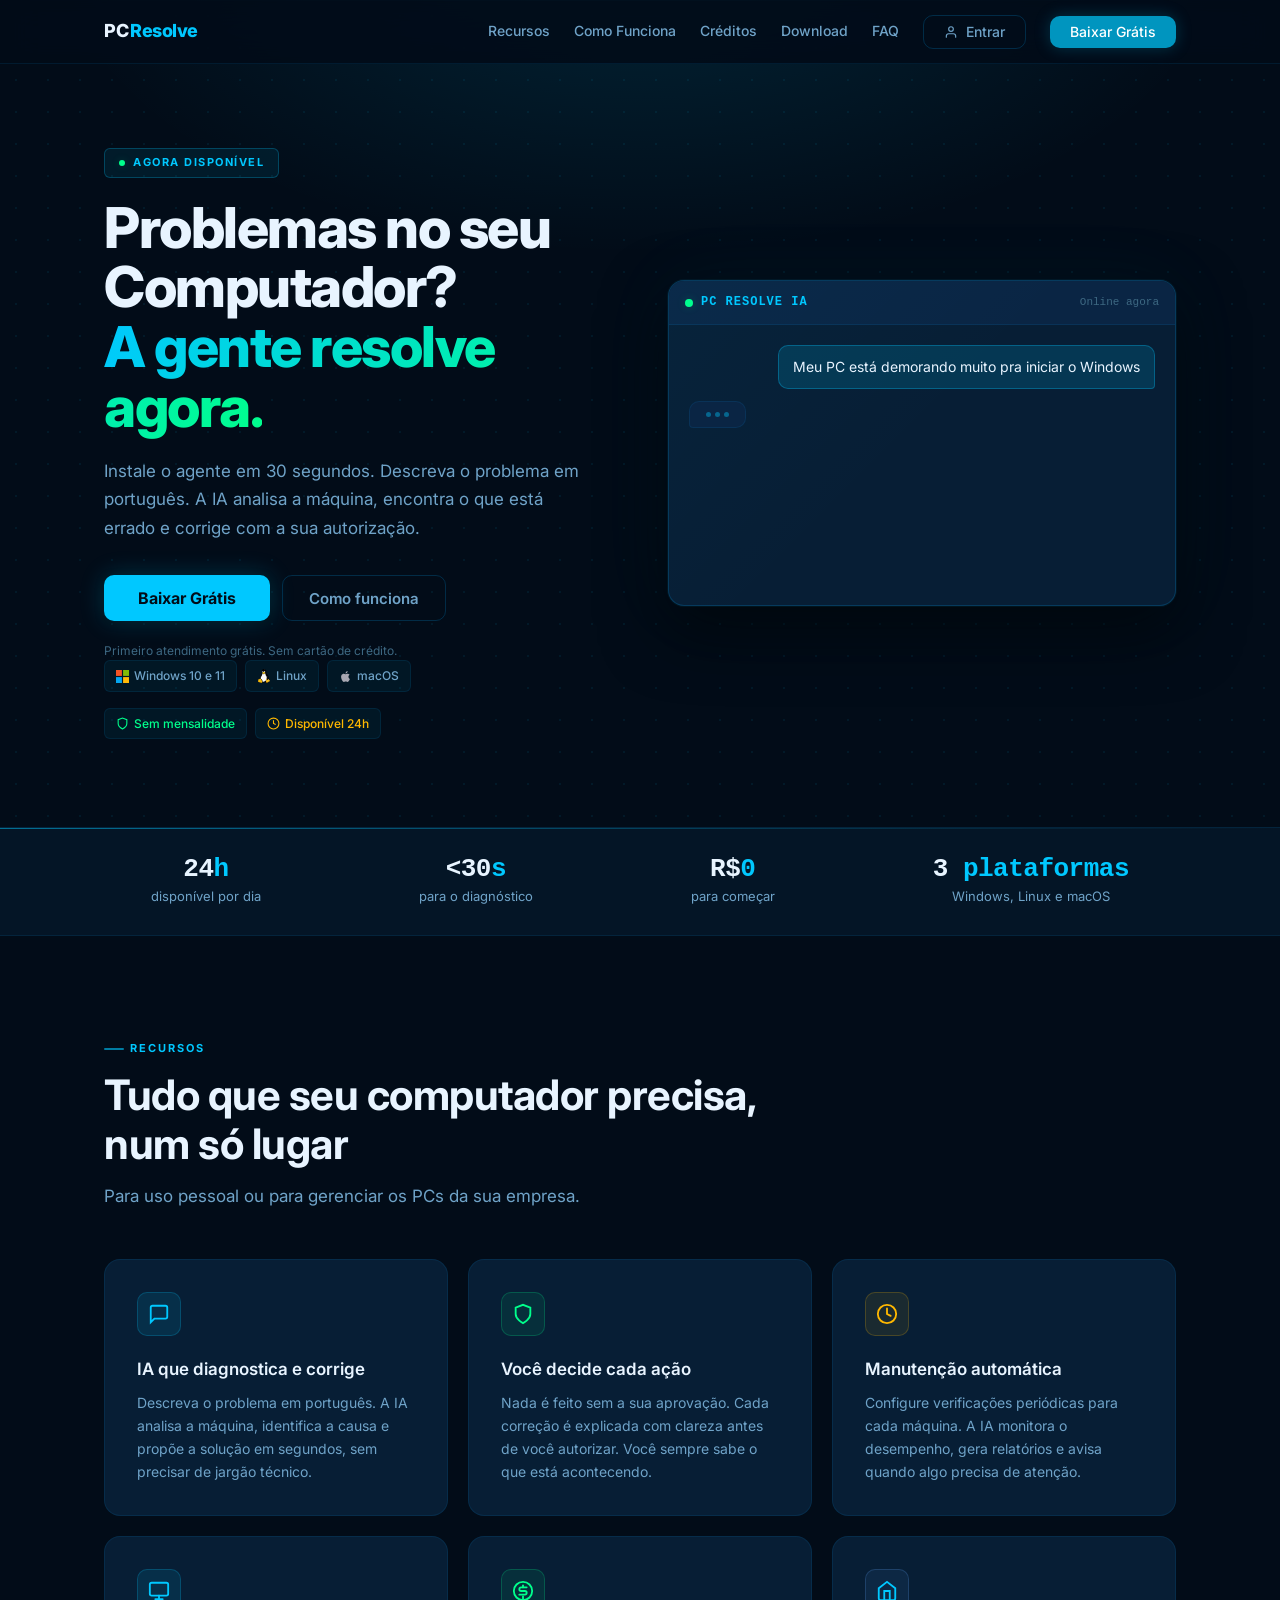
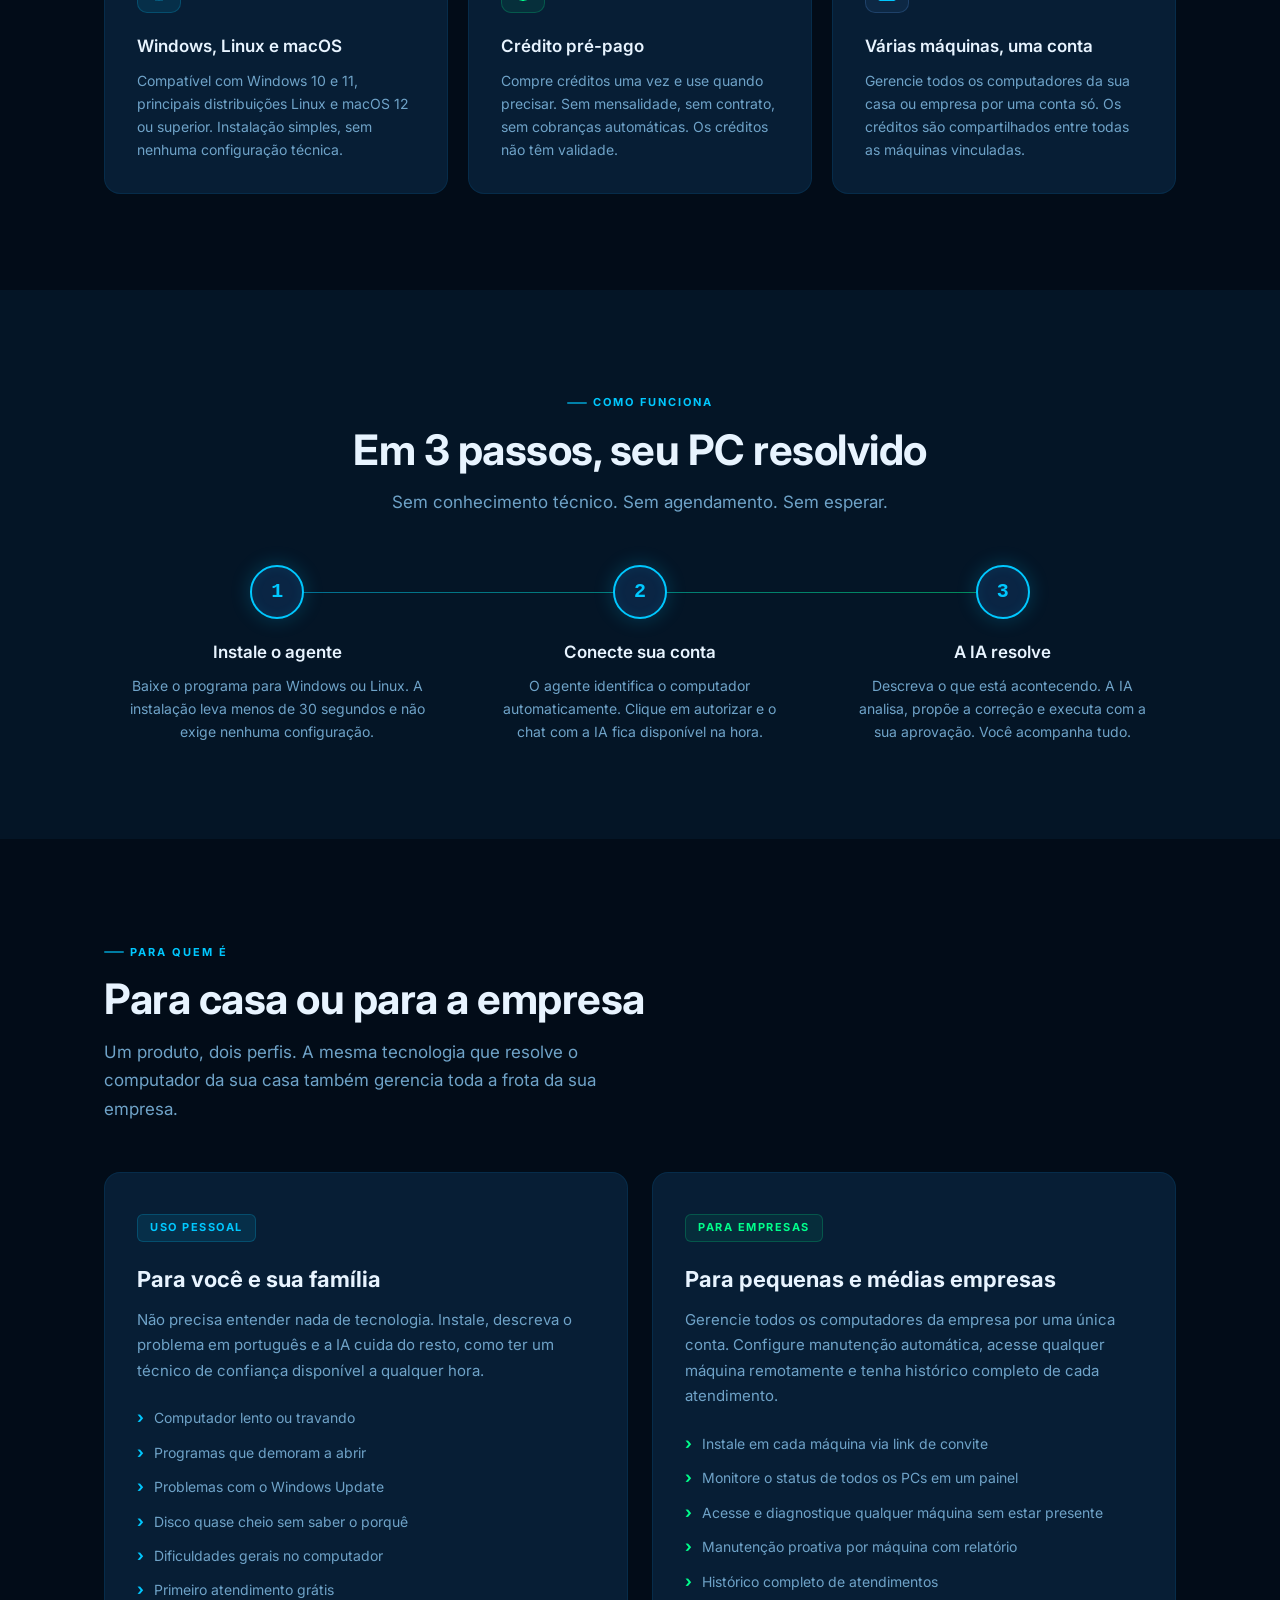
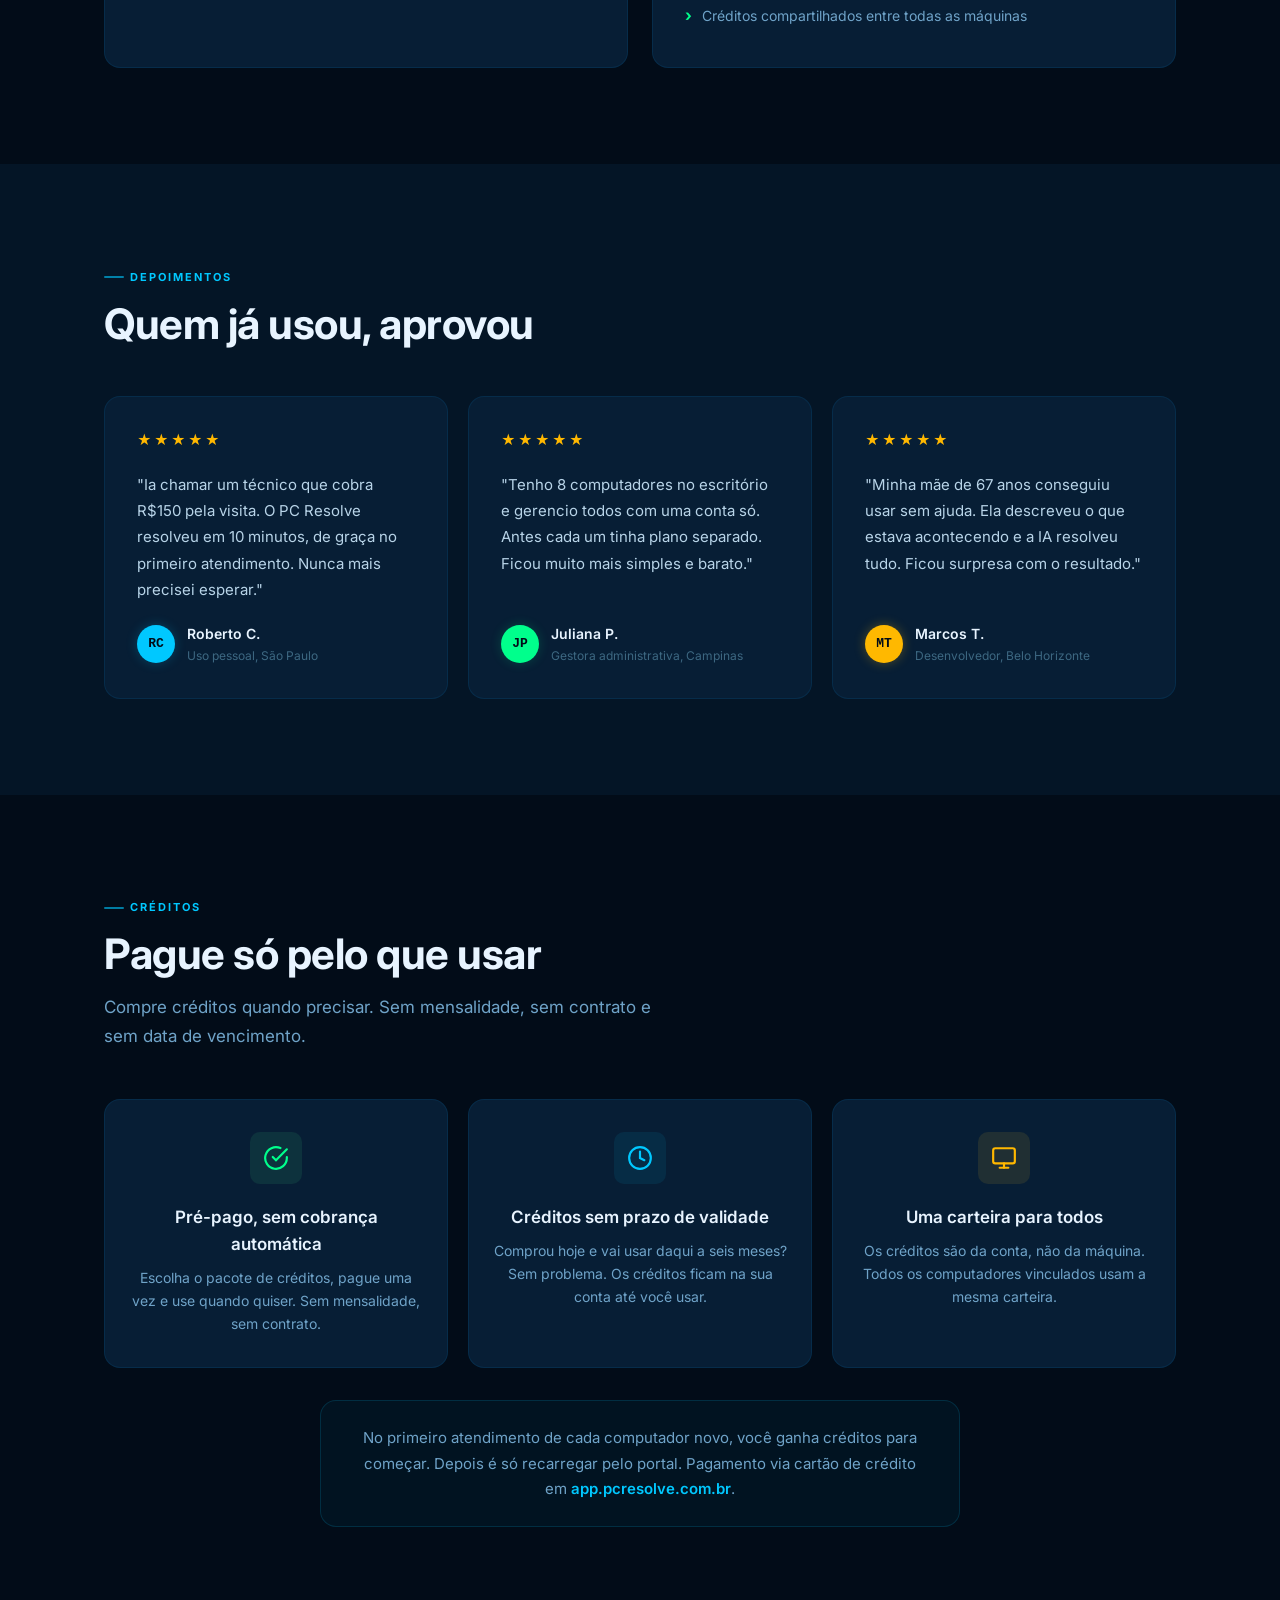
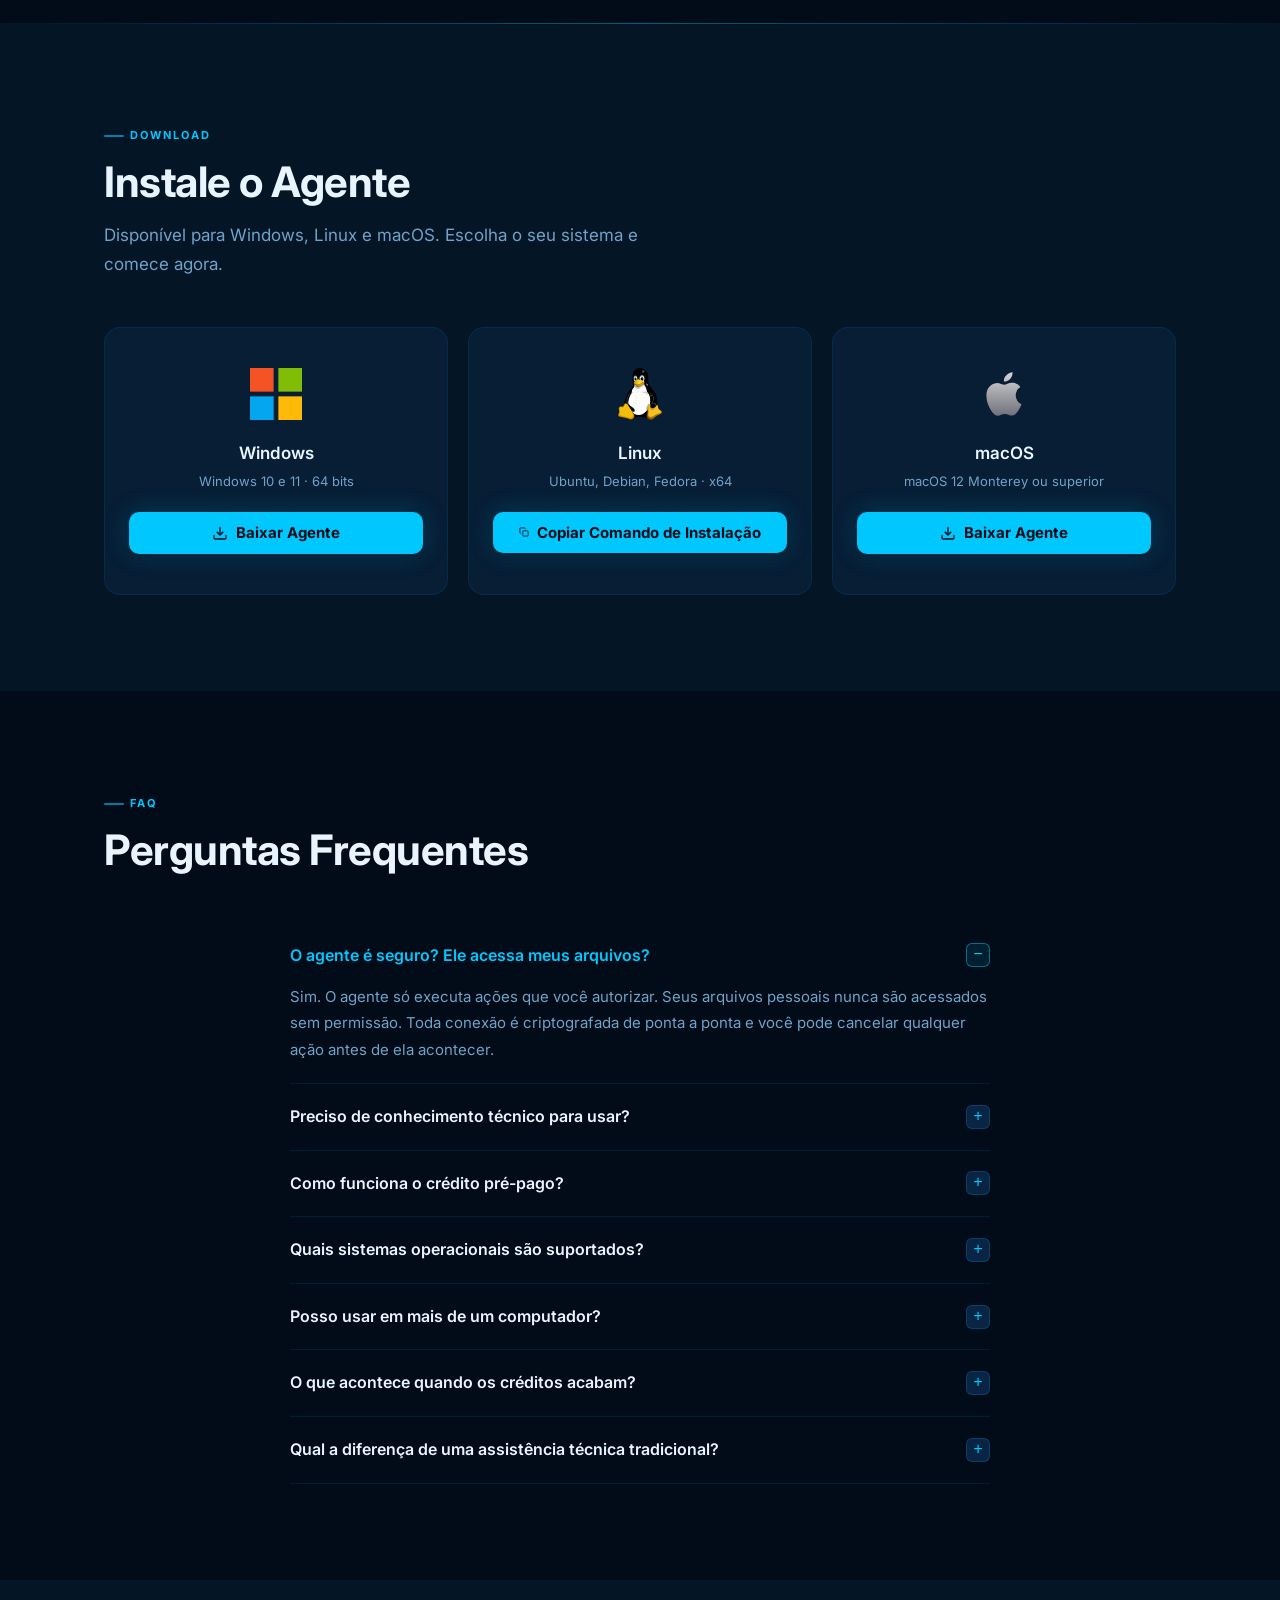
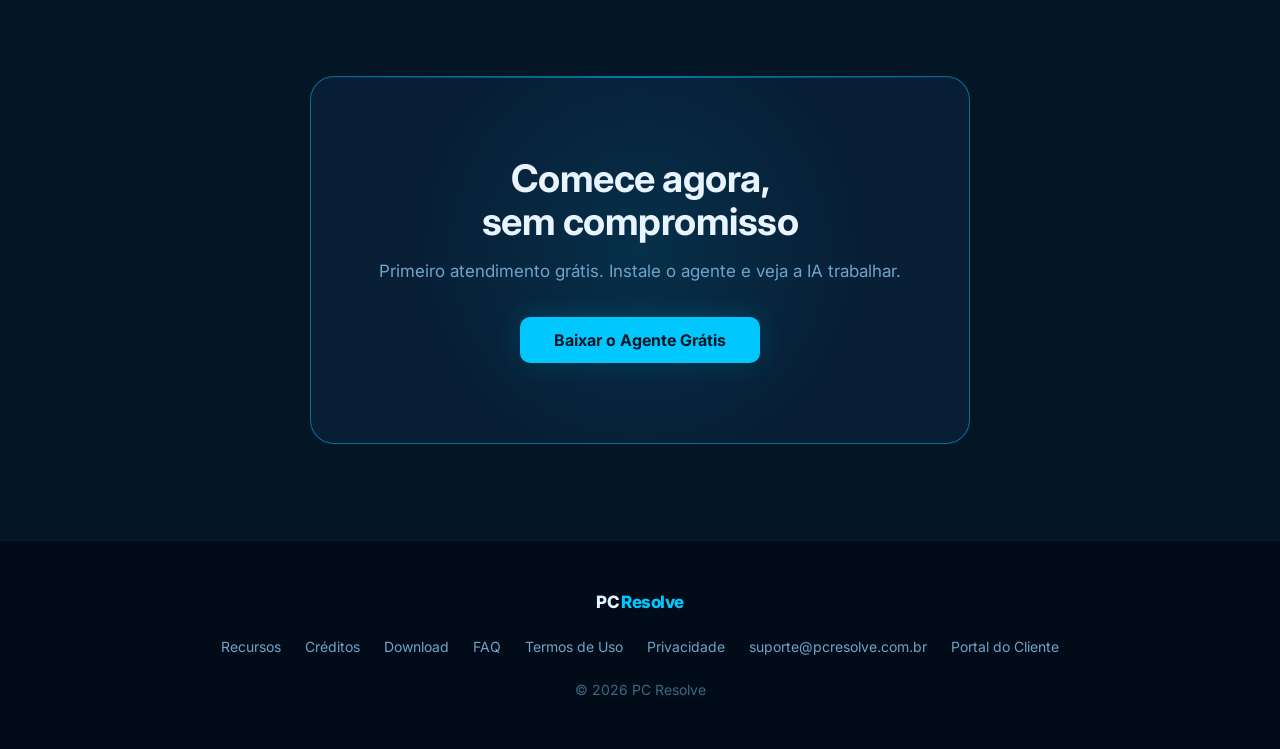
==== index.html @ 1111c13b "fix: link de download volta pro MeshCentral nativo (pré-configurado) O agente compilado precisa de m" ====
<!DOCTYPE html>
<html lang="pt-BR">
<head>
  <meta charset="UTF-8">
  <meta name="viewport" content="width=device-width, initial-scale=1.0">
  <title>PC Resolve — Suporte Inteligente para seu Computador</title>
  <meta name="description" content="IA que diagnostica e resolve problemas do seu computador em segundos. Primeiro atendimento grátis. Crédito pré-pago, sem mensalidade. Funciona no Windows, Linux e macOS.">
  <meta name="keywords" content="suporte remoto, IA, PC, computador, manutenção, inteligência artificial, crédito pré-pago, Windows, Linux">
  <meta name="author" content="PC Resolve">
  <meta name="robots" content="index, follow">
  <link rel="canonical" href="https://pcresolve.com.br/">

  <meta property="og:title" content="PC Resolve — IA que resolve problemas do seu computador">
  <meta property="og:description" content="Diagnóstico em segundos. Correção com a sua autorização. Primeiro atendimento grátis.">
  <meta property="og:url" content="https://pcresolve.com.br/">
  <meta property="og:type" content="website">
  <meta property="og:site_name" content="PC Resolve">

  <meta name="twitter:card" content="summary_large_image">
  <meta name="twitter:title" content="PC Resolve — IA que resolve problemas do seu computador">
  <meta name="twitter:description" content="Diagnóstico em segundos. Correção com a sua autorização. Primeiro atendimento grátis.">

  <script type="application/ld+json">
  {
    "@context": "https://schema.org",
    "@type": "SoftwareApplication",
    "name": "PC Resolve",
    "applicationCategory": "UtilitiesApplication",
    "operatingSystem": "Windows, Linux, macOS",
    "description": "Suporte remoto inteligente com IA. Diagnostica e resolve problemas no computador com a autorização do usuário.",
    "offers": { "@type": "Offer", "description": "Crédito pré-pago a partir de R$19,90", "priceCurrency": "BRL" }
  }
  </script>

  <link rel="icon" type="image/svg+xml" href="img/favicon.svg">
  <link rel="preconnect" href="https://fonts.googleapis.com">
  <link rel="preconnect" href="https://fonts.gstatic.com" crossorigin>
  <link href="https://fonts.googleapis.com/css2?family=Inter:wght@400;500;600;700;800&display=swap" rel="stylesheet">

  <link rel="stylesheet" href="css/variables.css">
  <link rel="stylesheet" href="css/base.css">
  <link rel="stylesheet" href="css/main.css">
</head>
<body>

<!-- ── HEADER ── -->
<header class="header">
  <div class="header__inner">
    <a href="/" class="logo">PC<em>Resolve</em></a>

    <nav class="nav" aria-label="Principal">
      <a href="#recursos">Recursos</a>
      <a href="#como-funciona">Como Funciona</a>
      <a href="#creditos">Créditos</a>
      <a href="#download">Download</a>
      <a href="#faq">FAQ</a>
      <a href="https://app.pcresolve.com.br" class="btn btn-outline" style="padding:9px 20px;font-size:14px;" >
        <svg width="14" height="14" viewBox="0 0 24 24" fill="none" stroke="currentColor" stroke-width="2" stroke-linecap="round" aria-hidden="true">
          <path d="M20 21v-2a4 4 0 0 0-4-4H8a4 4 0 0 0-4 4v2"/>
          <circle cx="12" cy="7" r="4"/>
        </svg>
        Entrar
      </a>
      <a href="#download" class="btn btn-primary" style="padding:9px 20px;font-size:14px;">Baixar Grátis</a>
    </nav>

    <button class="hamburger" id="ham" aria-label="Abrir menu" aria-expanded="false" aria-controls="mobileNav">
      <span></span><span></span><span></span>
    </button>
  </div>
</header>

<nav class="mobile-nav" id="mobileNav" aria-label="Mobile">
  <a href="#recursos">Recursos</a>
  <a href="#como-funciona">Como Funciona</a>
  <a href="#creditos">Créditos</a>
  <a href="#download">Download</a>
  <a href="#faq">FAQ</a>
  <a href="https://app.pcresolve.com.br" class="btn btn-outline" style="margin-top:8px;justify-content:center;" >Entrar no Portal</a>
  <a href="#download" class="btn btn-primary" style="justify-content:center;">Baixar Grátis</a>
</nav>


<!-- ── HERO ── -->
<section class="hero" id="inicio">
  <div class="container">
    <div class="hero__layout">

      <!-- Texto -->
      <div>
        <div class="hero__badge">Agora disponível</div>
        <h1>
          Problemas no seu Computador?<br>
          <span>A gente resolve agora.</span>
        </h1>
        <p class="hero__sub">
          Instale o agente em 30 segundos. Descreva o problema em português.
          A IA analisa a máquina, encontra o que está errado e corrige com a sua autorização.
        </p>
        <div class="hero__cta">
          <a href="#download" class="btn btn-primary btn-lg">Baixar Grátis</a>
          <a href="#como-funciona" class="btn btn-outline">Como funciona</a>
        </div>
        <p class="hero__free-note">Primeiro atendimento grátis. Sem cartão de crédito.</p>
        <div class="hero__pills">
          <span class="pill">
            <svg width="13" height="13" viewBox="0 0 88 88" aria-hidden="true">
              <rect x="0"  y="0"  width="40" height="40" fill="#F35325"/>
              <rect x="48" y="0"  width="40" height="40" fill="#81BC06"/>
              <rect x="0"  y="48" width="40" height="40" fill="#05A6F0"/>
              <rect x="48" y="48" width="40" height="40" fill="#FFBA08"/>
            </svg>
            Windows 10 e 11
          </span>
          <span class="pill">
            <img src="img/tux.svg" width="14" height="14" alt="" aria-hidden="true" style="object-fit:contain;">
            Linux
          </span>
          <span class="pill">
            <svg width="13" height="13" viewBox="0 0 24 24" fill="#A8A8B3" aria-hidden="true">
              <path d="M18.71 19.5c-.83 1.24-1.71 2.45-3.05 2.47-1.34.03-1.77-.79-3.29-.79-1.53 0-2 .77-3.27.82-1.31.05-2.3-1.32-3.14-2.53C4.25 17 2.94 12.45 4.7 9.39c.87-1.52 2.43-2.48 4.12-2.51 1.28-.02 2.5.87 3.29.87.78 0 2.26-1.07 3.81-.92.65.03 2.47.26 3.64 1.98-.09.06-2.17 1.28-2.15 3.81.03 3.02 2.65 4.03 2.68 4.04-.03.07-.42 1.44-1.38 2.83M13 3.5c.73-.83 1.93-1.38 2.9-1.5.14 1.08-.32 2.17-.97 2.92-.7.8-1.86 1.42-2.97 1.33-.16-1.04.32-2.06 1.04-2.75"/>
            </svg>
            macOS
          </span>
          <span class="pill-break"></span>
          <span class="pill" style="color:var(--green);">
            <svg width="13" height="13" viewBox="0 0 24 24" fill="none" stroke="var(--green)" stroke-width="2" aria-hidden="true">
              <path d="M12 22s8-4 8-10V5l-8-3-8 3v7c0 6 8 10 8 10z"/>
            </svg>
            Sem mensalidade
          </span>
          <span class="pill" style="color:var(--amber);">
            <svg width="13" height="13" viewBox="0 0 24 24" fill="none" stroke="var(--amber)" stroke-width="2" aria-hidden="true">
              <circle cx="12" cy="12" r="10"/><path d="M12 6v6l4 2"/>
            </svg>
            Disponível 24h
          </span>
        </div>
      </div>

      <!-- Chat mockup -->
      <div class="chat-window" role="img" aria-label="Demonstração do chat com a IA do PC Resolve">
        <div class="chat-topbar">
          <div class="chat-topbar__dot" aria-hidden="true"></div>
          <span class="chat-topbar__name">PC Resolve IA</span>
          <span class="chat-topbar__status">Online agora</span>
        </div>
        <div class="chat-body" id="chatMessages" aria-live="polite"></div>
        <div class="chat-actions" id="chatActions" style="display:none;">
          <a href="#download" class="btn btn-primary">Autorizar Limpeza</a>
          <button class="btn btn-outline">Ver Detalhes</button>
        </div>
      </div>

    </div>
  </div>
</section>


<!-- ── STATS ── -->
<div class="stats-bar" aria-label="Destaques do produto">
  <div class="stats-bar__inner" data-stagger>
    <div class="stat">
      <div class="stat__value">24<em>h</em></div>
      <div class="stat__label">disponível por dia</div>
    </div>
    <div class="stat">
      <div class="stat__value">&lt;30<em>s</em></div>
      <div class="stat__label">para o diagnóstico</div>
    </div>
    <div class="stat">
      <div class="stat__value">R$<em>0</em></div>
      <div class="stat__label">para começar</div>
    </div>
    <div class="stat">
      <div class="stat__value">3<em> plataformas</em></div>
      <div class="stat__label">Windows, Linux e macOS</div>
    </div>
  </div>
</div>


<!-- ── RECURSOS ── -->
<section id="recursos" class="section">
  <div class="container">
    <span class="label" data-reveal>Recursos</span>
    <h2 data-reveal>Tudo que seu computador precisa,<br>num só lugar</h2>
    <p class="subtitle" data-reveal>Para uso pessoal ou para gerenciar os PCs da sua empresa.</p>

    <div class="features-grid" data-stagger>

      <div class="feature-card">
        <div class="feature-icon feature-icon--cyan" aria-hidden="true">
          <svg width="22" height="22" viewBox="0 0 24 24" fill="none" stroke="var(--cyan)" stroke-width="2" stroke-linecap="round">
            <path d="M21 15a2 2 0 0 1-2 2H7l-4 4V5a2 2 0 0 1 2-2h14a2 2 0 0 1 2 2z"/>
          </svg>
        </div>
        <h3>IA que diagnostica e corrige</h3>
        <p>Descreva o problema em português. A IA analisa a máquina, identifica a causa e propõe a solução em segundos, sem precisar de jargão técnico.</p>
      </div>

      <div class="feature-card">
        <div class="feature-icon feature-icon--green" aria-hidden="true">
          <svg width="22" height="22" viewBox="0 0 24 24" fill="none" stroke="var(--green)" stroke-width="2" stroke-linecap="round">
            <path d="M12 22s8-4 8-10V5l-8-3-8 3v7c0 6 8 10 8 10z"/>
          </svg>
        </div>
        <h3>Você decide cada ação</h3>
        <p>Nada é feito sem a sua aprovação. Cada correção é explicada com clareza antes de você autorizar. Você sempre sabe o que está acontecendo.</p>
      </div>

      <div class="feature-card">
        <div class="feature-icon feature-icon--amber" aria-hidden="true">
          <svg width="22" height="22" viewBox="0 0 24 24" fill="none" stroke="var(--amber)" stroke-width="2" stroke-linecap="round">
            <circle cx="12" cy="12" r="10"/><polyline points="12 6 12 12 16 14"/>
          </svg>
        </div>
        <h3>Manutenção automática</h3>
        <p>Configure verificações periódicas para cada máquina. A IA monitora o desempenho, gera relatórios e avisa quando algo precisa de atenção.</p>
      </div>

      <div class="feature-card">
        <div class="feature-icon feature-icon--cyan" aria-hidden="true">
          <svg width="22" height="22" viewBox="0 0 24 24" fill="none" stroke="var(--cyan)" stroke-width="2" stroke-linecap="round">
            <rect x="2" y="3" width="20" height="14" rx="2"/>
            <line x1="8" y1="21" x2="16" y2="21"/>
            <line x1="12" y1="17" x2="12" y2="21"/>
          </svg>
        </div>
        <h3>Windows, Linux e macOS</h3>
        <p>Compatível com Windows 10 e 11, principais distribuições Linux e macOS 12 ou superior. Instalação simples, sem nenhuma configuração técnica.</p>
      </div>

      <div class="feature-card">
        <div class="feature-icon feature-icon--green" aria-hidden="true">
          <svg width="22" height="22" viewBox="0 0 24 24" fill="none" stroke="var(--green)" stroke-width="2" stroke-linecap="round">
            <circle cx="12" cy="12" r="10"/>
            <path d="M16 8h-6a2 2 0 1 0 0 4h4a2 2 0 1 1 0 4H8"/>
            <line x1="12" y1="18" x2="12" y2="22"/><line x1="12" y1="6" x2="12" y2="8"/>
          </svg>
        </div>
        <h3>Crédito pré-pago</h3>
        <p>Compre créditos uma vez e use quando precisar. Sem mensalidade, sem contrato, sem cobranças automáticas. Os créditos não têm validade.</p>
      </div>

      <div class="feature-card">
        <div class="feature-icon feature-icon--blue" aria-hidden="true">
          <svg width="22" height="22" viewBox="0 0 24 24" fill="none" stroke="var(--cyan)" stroke-width="2" stroke-linecap="round">
            <path d="M3 9l9-7 9 7v11a2 2 0 0 1-2 2H5a2 2 0 0 1-2-2z"/>
            <polyline points="9 22 9 12 15 12 15 22"/>
          </svg>
        </div>
        <h3>Várias máquinas, uma conta</h3>
        <p>Gerencie todos os computadores da sua casa ou empresa por uma conta só. Os créditos são compartilhados entre todas as máquinas vinculadas.</p>
      </div>

    </div>
  </div>
</section>


<!-- ── COMO FUNCIONA ── -->
<section id="como-funciona" class="section section--alt">
  <div class="container" style="text-align:center;">
    <span class="label" data-reveal>Como Funciona</span>
    <h2 data-reveal>Em 3 passos, seu PC resolvido</h2>
    <p class="subtitle" data-reveal style="margin:0 auto;">Sem conhecimento técnico. Sem agendamento. Sem esperar.</p>

    <div class="steps" data-stagger>
      <div class="step">
        <div class="step__num" aria-hidden="true">1</div>
        <h3>Instale o agente</h3>
        <p>Baixe o programa para Windows ou Linux. A instalação leva menos de 30 segundos e não exige nenhuma configuração.</p>
      </div>
      <div class="step">
        <div class="step__num" aria-hidden="true">2</div>
        <h3>Conecte sua conta</h3>
        <p>O agente identifica o computador automaticamente. Clique em autorizar e o chat com a IA fica disponível na hora.</p>
      </div>
      <div class="step">
        <div class="step__num" aria-hidden="true">3</div>
        <h3>A IA resolve</h3>
        <p>Descreva o que está acontecendo. A IA analisa, propõe a correção e executa com a sua aprovação. Você acompanha tudo.</p>
      </div>
    </div>
  </div>
</section>


<!-- ── PARA QUEM ── -->
<section id="para-quem" class="section">
  <div class="container">
    <span class="label" data-reveal>Para quem é</span>
    <h2 data-reveal>Para casa ou para a empresa</h2>
    <p class="subtitle" data-reveal>Um produto, dois perfis. A mesma tecnologia que resolve o computador da sua casa também gerencia toda a frota da sua empresa.</p>

    <div class="audience-grid">

      <div class="audience-card audience-card--personal" data-reveal>
        <span class="audience-tag audience-tag--personal">Uso Pessoal</span>
        <h3>Para você e sua família</h3>
        <p>Não precisa entender nada de tecnologia. Instale, descreva o problema em português e a IA cuida do resto, como ter um técnico de confiança disponível a qualquer hora.</p>
        <ul>
          <li>Computador lento ou travando</li>
          <li>Programas que demoram a abrir</li>
          <li>Problemas com o Windows Update</li>
          <li>Disco quase cheio sem saber o porquê</li>
          <li>Dificuldades gerais no computador</li>
          <li>Primeiro atendimento grátis</li>
        </ul>
      </div>

      <div class="audience-card audience-card--business" data-reveal>
        <span class="audience-tag audience-tag--business">Para Empresas</span>
        <h3>Para pequenas e médias empresas</h3>
        <p>Gerencie todos os computadores da empresa por uma única conta. Configure manutenção automática, acesse qualquer máquina remotamente e tenha histórico completo de cada atendimento.</p>
        <ul>
          <li>Instale em cada máquina via link de convite</li>
          <li>Monitore o status de todos os PCs em um painel</li>
          <li>Acesse e diagnostique qualquer máquina sem estar presente</li>
          <li>Manutenção proativa por máquina com relatório</li>
          <li>Histórico completo de atendimentos</li>
          <li>Créditos compartilhados entre todas as máquinas</li>
        </ul>
      </div>

    </div>
  </div>
</section>


<!-- ── DEPOIMENTOS ── -->
<section id="depoimentos" class="section section--alt">
  <div class="container">
    <span class="label" data-reveal>Depoimentos</span>
    <h2 data-reveal>Quem já usou, aprovou</h2>

    <div class="testimonials-grid" data-stagger>

      <div class="tcard">
        <div class="tcard__stars" aria-label="5 estrelas">★★★★★</div>
        <blockquote>
          "Ia chamar um técnico que cobra R$150 pela visita.
          O PC Resolve resolveu em 10 minutos, de graça no primeiro atendimento.
          Nunca mais precisei esperar."
        </blockquote>
        <div class="tcard__author">
          <div class="avatar avatar--1" aria-hidden="true">RC</div>
          <div>
            <div class="tcard__name">Roberto C.</div>
            <div class="tcard__role">Uso pessoal, São Paulo</div>
          </div>
        </div>
      </div>

      <div class="tcard">
        <div class="tcard__stars" aria-label="5 estrelas">★★★★★</div>
        <blockquote>
          "Tenho 8 computadores no escritório e gerencio todos com uma conta só.
          Antes cada um tinha plano separado.
          Ficou muito mais simples e barato."
        </blockquote>
        <div class="tcard__author">
          <div class="avatar avatar--2" aria-hidden="true">JP</div>
          <div>
            <div class="tcard__name">Juliana P.</div>
            <div class="tcard__role">Gestora administrativa, Campinas</div>
          </div>
        </div>
      </div>

      <div class="tcard">
        <div class="tcard__stars" aria-label="5 estrelas">★★★★★</div>
        <blockquote>
          "Minha mãe de 67 anos conseguiu usar sem ajuda.
          Ela descreveu o que estava acontecendo e a IA resolveu tudo.
          Ficou surpresa com o resultado."
        </blockquote>
        <div class="tcard__author">
          <div class="avatar avatar--3" aria-hidden="true">MT</div>
          <div>
            <div class="tcard__name">Marcos T.</div>
            <div class="tcard__role">Desenvolvedor, Belo Horizonte</div>
          </div>
        </div>
      </div>

    </div>
  </div>
</section>


<!-- ── CRÉDITOS ── -->
<section id="creditos" class="section">
  <div class="container">
    <span class="label" data-reveal>Créditos</span>
    <h2 data-reveal>Pague só pelo que usar</h2>
    <p class="subtitle" data-reveal>Compre créditos quando precisar. Sem mensalidade, sem contrato e sem data de vencimento.</p>

    <div class="credits-grid" data-stagger>

      <div class="credit-card">
        <div class="credit-icon" style="background:rgba(74,222,128,.1);" aria-hidden="true">
          <svg width="26" height="26" viewBox="0 0 24 24" fill="none" stroke="var(--green)" stroke-width="2" stroke-linecap="round">
            <path d="M22 11.08V12a10 10 0 1 1-5.93-9.14"/><polyline points="22 4 12 14.01 9 11.01"/>
          </svg>
        </div>
        <h3>Pré-pago, sem cobrança automática</h3>
        <p>Escolha o pacote de créditos, pague uma vez e use quando quiser. Sem mensalidade, sem contrato.</p>
      </div>

      <div class="credit-card">
        <div class="credit-icon" style="background:rgba(0,200,255,.08);" aria-hidden="true">
          <svg width="26" height="26" viewBox="0 0 24 24" fill="none" stroke="var(--cyan)" stroke-width="2" stroke-linecap="round">
            <circle cx="12" cy="12" r="10"/><path d="M12 6v6l4 2"/>
          </svg>
        </div>
        <h3>Créditos sem prazo de validade</h3>
        <p>Comprou hoje e vai usar daqui a seis meses? Sem problema. Os créditos ficam na sua conta até você usar.</p>
      </div>

      <div class="credit-card">
        <div class="credit-icon" style="background:rgba(251,191,36,.1);" aria-hidden="true">
          <svg width="26" height="26" viewBox="0 0 24 24" fill="none" stroke="var(--amber)" stroke-width="2" stroke-linecap="round">
            <rect x="2" y="3" width="20" height="14" rx="2"/>
            <line x1="8" y1="21" x2="16" y2="21"/>
            <line x1="12" y1="17" x2="12" y2="21"/>
          </svg>
        </div>
        <h3>Uma carteira para todos</h3>
        <p>Os créditos são da conta, não da máquina. Todos os computadores vinculados usam a mesma carteira.</p>
      </div>

    </div>

    <div class="credits-note" data-reveal>
      <p>
        No primeiro atendimento de cada computador novo, você ganha créditos para começar.
        Depois é só recarregar pelo portal.
        Pagamento via cartão de crédito em <strong>app.pcresolve.com.br</strong>.
      </p>
    </div>
  </div>
</section>


<!-- ── DOWNLOAD ── -->
<section id="download" class="section section--alt">
  <div class="container">
    <span class="label" data-reveal>Download</span>
    <h2 data-reveal>Instale o Agente</h2>
    <p class="subtitle" data-reveal>Disponível para Windows, Linux e macOS. Escolha o seu sistema e comece agora.</p>

    <div class="download-grid" data-stagger>

      <!-- Windows -->
      <div class="dl-card">
        <svg class="dl-icon" viewBox="0 0 88 88" aria-label="Windows">
          <rect x="0"  y="0"  width="40" height="40" fill="#F35325"/>
          <rect x="48" y="0"  width="40" height="40" fill="#81BC06"/>
          <rect x="0"  y="48" width="40" height="40" fill="#05A6F0"/>
          <rect x="48" y="48" width="40" height="40" fill="#FFBA08"/>
        </svg>
        <h3>Windows</h3>
        <p class="dl-card__sub">Windows 10 e 11 &middot; 64 bits</p>
        <a href="https://agent.pcresolve.com.br/meshagents?id=4" class="btn btn-primary" style="width:100%;" download>
          <svg width="16" height="16" viewBox="0 0 24 24" fill="none" stroke="currentColor" stroke-width="2" aria-hidden="true">
            <path d="M21 15v4a2 2 0 0 1-2 2H5a2 2 0 0 1-2-2v-4"/>
            <polyline points="7 10 12 15 17 10"/>
            <line x1="12" y1="15" x2="12" y2="3"/>
          </svg>
          Baixar Agente
        </a>
      </div>

      <!-- Linux -->
      <div class="dl-card">
        <img class="dl-icon" src="img/tux.svg" alt="Linux (Tux)">
        <h3>Linux</h3>
        <p class="dl-card__sub">Ubuntu, Debian, Fedora &middot; x64</p>
        <button
          class="btn btn-primary"
          style="width:100%;"
          data-copy="wget -O- https://agent.pcresolve.com.br/install.sh | bash"
          aria-label="Copiar comando de instalação"
        >
          <svg width="14" height="14" viewBox="0 0 24 24" fill="none" stroke="currentColor" stroke-width="2" aria-hidden="true">
            <rect x="9" y="9" width="13" height="13" rx="2"/>
            <path d="M5 15H4a2 2 0 0 1-2-2V4a2 2 0 0 1 2-2h9a2 2 0 0 1 2 2v1"/>
          </svg>
          Copiar Comando de Instalação
        </button>
      </div>

      <!-- macOS -->
      <div class="dl-card">
        <svg class="dl-icon" viewBox="0 0 24 24" aria-label="macOS">
          <defs>
            <linearGradient id="appleGrad" x1="0" y1="0" x2="0" y2="1">
              <stop offset="0%" stop-color="#d4d4d8"/>
              <stop offset="100%" stop-color="#71717a"/>
            </linearGradient>
          </defs>
          <path fill="url(#appleGrad)" d="M18.71 19.5c-.83 1.24-1.71 2.45-3.05 2.47-1.34.03-1.77-.79-3.29-.79-1.53 0-2 .77-3.27.82-1.31.05-2.3-1.32-3.14-2.53C4.25 17 2.94 12.45 4.7 9.39c.87-1.52 2.43-2.48 4.12-2.51 1.28-.02 2.5.87 3.29.87.78 0 2.26-1.07 3.81-.92.65.03 2.47.26 3.64 1.98-.09.06-2.17 1.28-2.15 3.81.03 3.02 2.65 4.03 2.68 4.04-.03.07-.42 1.44-1.38 2.83M13 3.5c.73-.83 1.93-1.38 2.9-1.5.14 1.08-.32 2.17-.97 2.92-.7.8-1.86 1.42-2.97 1.33-.16-1.04.32-2.06 1.04-2.75"/>
        </svg>
        <h3>macOS</h3>
        <p class="dl-card__sub">macOS 12 Monterey ou superior</p>
        <a href="https://agent.pcresolve.com.br/meshagents?id=6" class="btn btn-primary" style="width:100%;">
          <svg width="16" height="16" viewBox="0 0 24 24" fill="none" stroke="currentColor" stroke-width="2" aria-hidden="true">
            <path d="M21 15v4a2 2 0 0 1-2 2H5a2 2 0 0 1-2-2v-4"/>
            <polyline points="7 10 12 15 17 10"/>
            <line x1="12" y1="15" x2="12" y2="3"/>
          </svg>
          Baixar Agente
        </a>
      </div>

    </div>
  </div>
</section>


<!-- ── FAQ ── -->
<section id="faq" class="section">
  <div class="container">
    <span class="label" data-reveal>FAQ</span>
    <h2 data-reveal>Perguntas Frequentes</h2>

    <div class="faq-list" data-reveal>

      <details open>
        <summary>
          O agente é seguro? Ele acessa meus arquivos?
          <span class="faq-toggle" aria-hidden="true"></span>
        </summary>
        <p>
          Sim. O agente só executa ações que você autorizar.
          Seus arquivos pessoais nunca são acessados sem permissão.
          Toda conexão é criptografada de ponta a ponta e você pode cancelar qualquer ação antes de ela acontecer.
        </p>
      </details>

      <details>
        <summary>
          Preciso de conhecimento técnico para usar?
          <span class="faq-toggle" aria-hidden="true"></span>
        </summary>
        <p>
          Não. Você só precisa descrever o problema em português, como se estivesse conversando com um especialista.
          A IA entende e cuida do diagnóstico.
          Exemplo: "Meu PC demora muito pra ligar" já é o suficiente.
        </p>
      </details>

      <details>
        <summary>
          Como funciona o crédito pré-pago?
          <span class="faq-toggle" aria-hidden="true"></span>
        </summary>
        <p>
          Você compra créditos uma vez e usa quando precisar.
          Cada conversa com a IA consome créditos conforme o processamento.
          Os créditos não têm prazo de validade. Quando acabar, é só recarregar pelo portal.
        </p>
      </details>

      <details>
        <summary>
          Quais sistemas operacionais são suportados?
          <span class="faq-toggle" aria-hidden="true"></span>
        </summary>
        <p>
          Windows 10 e 11 (64 bits), Linux (Ubuntu, Debian, Fedora e distribuições compatíveis) e macOS 12 Monterey ou superior.
        </p>
      </details>

      <details>
        <summary>
          Posso usar em mais de um computador?
          <span class="faq-toggle" aria-hidden="true"></span>
        </summary>
        <p>
          Sim. Uma conta pode ter várias máquinas vinculadas.
          Os créditos são compartilhados entre todos os computadores da mesma conta.
          Ideal para famílias e pequenas empresas.
        </p>
      </details>

      <details>
        <summary>
          O que acontece quando os créditos acabam?
          <span class="faq-toggle" aria-hidden="true"></span>
        </summary>
        <p>
          O agente avisa quando o saldo estiver baixo.
          Quando os créditos acabam, novas interações com a IA ficam pausadas.
          É só recarregar pelo portal para retomar de onde parou.
        </p>
      </details>

      <details>
        <summary>
          Qual a diferença de uma assistência técnica tradicional?
          <span class="faq-toggle" aria-hidden="true"></span>
        </summary>
        <p>
          A assistência técnica tradicional exige agendamento, deslocamento e tempo de espera.
          O PC Resolve está disponível a qualquer hora, responde em segundos e você paga só pelo que usar.
          Sem taxa de visita, sem valor mínimo.
        </p>
      </details>

    </div>
  </div>
</section>


<!-- ── CTA FINAL ── -->
<section id="cta" class="section section--alt cta-section">
  <div class="container">
    <div class="cta-box" data-reveal>
      <h2>Comece agora,<br>sem compromisso</h2>
      <p>Primeiro atendimento grátis. Instale o agente e veja a IA trabalhar.</p>
      <a href="#download" class="btn btn-primary btn-lg">Baixar o Agente Grátis</a>
    </div>
  </div>
</section>


<!-- ── FOOTER ── -->
<footer class="footer">
  <div class="footer__inner">
    <a href="/" class="logo" style="font-size:17px;">PC<em>Resolve</em></a>
    <div class="footer__links">
      <a href="#recursos">Recursos</a>
      <a href="#creditos">Créditos</a>
      <a href="#download">Download</a>
      <a href="#faq">FAQ</a>
      <a href="termos.html">Termos de Uso</a>
      <a href="privacidade.html">Privacidade</a>
      <a href="mailto:suporte@pcresolve.com.br">suporte@pcresolve.com.br</a>
      <a href="https://app.pcresolve.com.br">Portal do Cliente</a>
    </div>
    <p>© 2026 PC Resolve</p>
  </div>
</footer>


<script src="js/main.js"></script>
</body>
</html>
---- css/variables.css ----
:root {
  /* ── Backgrounds (deep navy) ── */
  --bg:         #020C18;
  --bg-surface: #041526;
  --bg-raised:  #071E35;
  --bg-overlay: #0A2544;
  --bg-glass:   rgba(4, 21, 38, 0.8);

  /* ── Borders ── */
  --border:        rgba(0, 170, 255, 0.1);
  --border-strong: rgba(0, 170, 255, 0.2);
  --border-accent: rgba(0, 212, 255, 0.45);
  --border-green:  rgba(0, 255, 136, 0.35);

  /* ── Text ── */
  --text:   #E8F4FF;
  --text-2: #6FA3C8;
  --text-3: #3D6882;

  /* ── Brand: Electric Cyan ── */
  --cyan:       #00C8FF;
  --cyan-light: #38D8FF;
  --cyan-dark:  #0099CC;
  --cyan-glow:  rgba(0, 200, 255, 0.22);
  --cyan-dim:   rgba(0, 200, 255, 0.08);

  /* ── Secondary: Neon Green ── */
  --green:       #00FF8C;
  --green-light: #40FFAA;
  --green-glow:  rgba(0, 255, 140, 0.18);
  --green-dim:   rgba(0, 255, 140, 0.07);

  /* ── Alert colors ── */
  --amber: #FFB800;
  --red:   #FF4D6A;

  /* ── Spacing (8px grid) ── */
  --s-1: 4px;   --s-2: 8px;   --s-3: 12px;  --s-4: 16px;
  --s-5: 20px;  --s-6: 24px;  --s-8: 32px;  --s-10: 40px;
  --s-12: 48px; --s-16: 64px; --s-24: 96px;

  /* ── Border radius ── */
  --r-sm:   6px;
  --r-md:   10px;
  --r-lg:   16px;
  --r-xl:   24px;
  --r-full: 9999px;

  /* ── Layout ── */
  --max-w:   1120px;
  --header-h: 64px;
}
---- css/base.css ----
/* ── Reset ── */
*, *::before, *::after { box-sizing: border-box; margin: 0; padding: 0; }
img, svg { display: block; max-width: 100%; }
button { font-family: inherit; cursor: pointer; }
a { color: inherit; }

/* ── Base ── */
html { scroll-behavior: smooth; }

body {
  font-family: 'Inter', system-ui, -apple-system, sans-serif;
  background: var(--bg);
  color: var(--text);
  line-height: 1.6;
  -webkit-font-smoothing: antialiased;
  -moz-osx-font-smoothing: grayscale;
  overflow-x: hidden;
}

::-webkit-scrollbar { width: 6px; }
::-webkit-scrollbar-track { background: var(--bg); }
::-webkit-scrollbar-thumb { background: rgba(0,200,255,.2); border-radius: var(--r-full); }
::-webkit-scrollbar-thumb:hover { background: rgba(0,200,255,.35); }

/* ── Layout ── */
.container {
  max-width: var(--max-w);
  margin: 0 auto;
  padding: 0 var(--s-6);
}
.section       { padding: var(--s-24) 0; }
.section--alt  { background: var(--bg-surface); }

/* ── Typography ── */
.label {
  display: inline-flex;
  align-items: center;
  gap: 6px;
  font-size: 11px;
  font-weight: 700;
  letter-spacing: 2px;
  text-transform: uppercase;
  color: var(--cyan);
  margin-bottom: 14px;
}
.label::before {
  content: '';
  display: inline-block;
  width: 20px;
  height: 2px;
  background: var(--cyan);
  border-radius: 2px;
  opacity: .6;
}

h2 {
  font-size: clamp(26px, 3.6vw, 42px);
  font-weight: 700;
  letter-spacing: -.5px;
  line-height: 1.15;
  margin-bottom: 14px;
}

.subtitle {
  color: var(--text-2);
  font-size: 17px;
  line-height: 1.7;
  max-width: 560px;
}

/* ── Buttons ── */
.btn {
  display: inline-flex;
  align-items: center;
  justify-content: center;
  gap: 8px;
  padding: 13px 26px;
  border-radius: var(--r-md);
  font-size: 15px;
  font-weight: 600;
  line-height: 1;
  text-decoration: none;
  border: none;
  white-space: nowrap;
  transition: background .2s, transform .2s, box-shadow .2s, border-color .2s, color .2s;
}

.btn-primary {
  background: var(--cyan);
  color: #020C18;
  font-weight: 700;
  box-shadow: 0 0 24px var(--cyan-glow), 0 2px 8px rgba(0,0,0,.4);
}
.btn-primary:hover {
  background: var(--cyan-light);
  transform: translateY(-2px);
  box-shadow: 0 0 40px var(--cyan-glow);
}

.btn-outline {
  background: transparent;
  color: var(--text-2);
  border: 1px solid var(--border-strong);
}
.btn-outline:hover {
  border-color: var(--cyan);
  color: var(--cyan);
  background: var(--cyan-dim);
}

.btn-green {
  background: var(--green);
  color: #020C18;
  font-weight: 700;
  box-shadow: 0 0 24px var(--green-glow);
}
.btn-green:hover {
  background: var(--green-light);
  transform: translateY(-2px);
}

.btn-lg { padding: 15px 34px; font-size: 16px; }

/* ── Scroll reveal ── */
[data-reveal] {
  opacity: 0;
  transform: translateY(18px);
  transition: opacity .55s ease, transform .55s ease;
}
[data-reveal].is-visible { opacity: 1; transform: none; }

[data-stagger] > * {
  opacity: 0;
  transform: translateY(16px);
  transition: opacity .5s ease, transform .5s ease;
}
[data-stagger].is-visible > *:nth-child(1) { opacity:1; transform:none; transition-delay:0s; }
[data-stagger].is-visible > *:nth-child(2) { opacity:1; transform:none; transition-delay:.08s; }
[data-stagger].is-visible > *:nth-child(3) { opacity:1; transform:none; transition-delay:.16s; }
[data-stagger].is-visible > *:nth-child(4) { opacity:1; transform:none; transition-delay:.24s; }
[data-stagger].is-visible > *:nth-child(5) { opacity:1; transform:none; transition-delay:.32s; }
[data-stagger].is-visible > *:nth-child(6) { opacity:1; transform:none; transition-delay:.40s; }
---- css/main.css ----
/* ══════════════════════════════════════════
   HEADER
══════════════════════════════════════════ */
.header {
  position: fixed;
  top: 0; left: 0; right: 0;
  z-index: 200;
  height: var(--header-h);
  background: rgba(2,12,24,.9);
  backdrop-filter: blur(20px) saturate(160%);
  border-bottom: 1px solid var(--border);
  transition: border-color .3s;
}
.header.scrolled { border-bottom-color: var(--border-strong); }

.header .btn-primary {
  background: #0095BF;
  color: #fff;
  box-shadow: 0 0 16px rgba(0,149,191,.3);
}
.header .btn-primary:hover {
  background: #00AADB;
  transform: translateY(-1px);
  box-shadow: 0 0 28px rgba(0,170,219,.4);
}

.header__inner {
  display: flex;
  align-items: center;
  justify-content: space-between;
  height: 100%;
  max-width: var(--max-w);
  margin: 0 auto;
  padding: 0 var(--s-6);
}

.logo {
  font-size: 18px;
  font-weight: 800;
  letter-spacing: -.5px;
  text-decoration: none;
  color: var(--text);
  display: flex;
  align-items: center;
  gap: 2px;
}
.logo em {
  font-style: normal;
  color: var(--cyan);
}

.nav {
  display: flex;
  align-items: center;
  gap: var(--s-6);
}
.nav a {
  font-size: 14px;
  font-weight: 500;
  color: var(--text-2);
  text-decoration: none;
  transition: color .15s;
}
.nav a:hover { color: var(--cyan); }

/* Hamburger */
.hamburger {
  display: none;
  flex-direction: column;
  gap: 5px;
  background: none;
  border: none;
  padding: 6px;
}
.hamburger span {
  display: block;
  width: 22px; height: 2px;
  background: var(--text-2);
  border-radius: 2px;
  transition: transform .25s, opacity .25s;
}
.hamburger[aria-expanded="true"] span:nth-child(1) { transform: rotate(45deg) translate(5px,5px); }
.hamburger[aria-expanded="true"] span:nth-child(2) { opacity: 0; }
.hamburger[aria-expanded="true"] span:nth-child(3) { transform: rotate(-45deg) translate(5px,-5px); }

.mobile-nav {
  display: none;
  position: fixed;
  top: var(--header-h); left: 0; right: 0;
  z-index: 199;
  background: rgba(2,12,24,.97);
  backdrop-filter: blur(20px);
  border-bottom: 1px solid var(--border-strong);
  padding: var(--s-6);
  flex-direction: column;
  gap: var(--s-4);
}
.mobile-nav.is-open { display: flex; }
.mobile-nav a {
  font-size: 16px;
  font-weight: 500;
  color: var(--text-2);
  text-decoration: none;
  padding: var(--s-3) 0;
  border-bottom: 1px solid var(--border);
}
.mobile-nav a:last-child { border: none; }
.mobile-nav .btn-primary { background: #0095BF; color: #fff; }

/* ══════════════════════════════════════════
   HERO
══════════════════════════════════════════ */
.hero {
  padding: 148px 0 88px;
  position: relative;
  overflow: hidden;
}

/* dot grid + radial glow */
.hero::before {
  content: '';
  position: absolute;
  inset: 0;
  background-image:
    radial-gradient(ellipse 70% 55% at 50% -5%, rgba(0,200,255,.13) 0%, transparent 65%),
    radial-gradient(circle, rgba(0,200,255,.07) 1px, transparent 1px);
  background-size: 100% 100%, 32px 32px;
  pointer-events: none;
}

/* horizontal scan line animation */
.hero::after {
  content: '';
  position: absolute;
  top: 0; left: 0; right: 0;
  height: 1px;
  background: linear-gradient(90deg, transparent, var(--cyan), transparent);
  opacity: .4;
  animation: scanline 4s ease-in-out infinite;
  pointer-events: none;
}
@keyframes scanline {
  0%   { top: 0;    opacity: .4; }
  50%  { top: 100%; opacity: .15; }
  100% { top: 0;    opacity: .4; }
}

.hero__layout {
  display: grid;
  grid-template-columns: 1fr 1fr;
  gap: 56px;
  align-items: center;
  position: relative;
}

.hero__badge {
  display: inline-flex;
  align-items: center;
  gap: 8px;
  background: rgba(0,200,255,.08);
  border: 1px solid rgba(0,200,255,.25);
  color: var(--cyan);
  font-size: 11px;
  font-weight: 700;
  letter-spacing: 1.5px;
  text-transform: uppercase;
  padding: 5px 14px;
  border-radius: var(--r-sm);
  margin-bottom: var(--s-5);
}
.hero__badge::before {
  content: '';
  width: 6px; height: 6px;
  border-radius: 50%;
  background: var(--green);
  box-shadow: 0 0 8px var(--green-glow);
  animation: pulse 2s ease infinite;
}
@keyframes pulse {
  0%, 100% { opacity: 1; transform: scale(1); }
  50%       { opacity: .5; transform: scale(.8); }
}

.hero h1 {
  font-size: clamp(36px, 4.4vw, 58px);
  font-weight: 800;
  letter-spacing: -1.5px;
  line-height: 1.06;
  margin-bottom: var(--s-5);
}
.hero h1 span {
  background: linear-gradient(120deg, var(--cyan), var(--green));
  -webkit-background-clip: text;
  -webkit-text-fill-color: transparent;
  background-clip: text;
}

.hero__sub {
  font-size: 17px;
  color: var(--text-2);
  line-height: 1.7;
  max-width: 480px;
  margin-bottom: var(--s-8);
}

.hero__cta {
  display: flex;
  gap: var(--s-3);
  flex-wrap: wrap;
  margin-bottom: var(--s-6);
}

.hero__pills {
  display: flex;
  gap: var(--s-2);
  flex-wrap: wrap;
}
.pill-break { flex-basis: 100%; height: 0; }

.hero__free-note {
  font-size: 12px;
  color: var(--text-3);
  margin-top: -4px;
}

.pill {
  display: inline-flex;
  align-items: center;
  gap: 5px;
  background: rgba(0,200,255,.06);
  border: 1px solid var(--border);
  font-size: 12px;
  font-weight: 500;
  color: var(--text-2);
  padding: 5px 11px;
  border-radius: var(--r-sm);
}

/* ── Chat window (terminal aesthetic) ── */
.chat-window {
  background: var(--bg-raised);
  border: 1px solid var(--border-strong);
  border-radius: var(--r-lg);
  overflow: hidden;
  box-shadow:
    0 0 0 1px rgba(0,200,255,.06),
    0 24px 64px rgba(0,0,0,.6),
    0 0 80px rgba(0,200,255,.05);
  position: relative;
}
.chat-window::before {
  content: '';
  position: absolute;
  inset: 0;
  background: linear-gradient(135deg, rgba(0,200,255,.03) 0%, transparent 50%);
  pointer-events: none;
}

.chat-topbar {
  background: var(--bg-overlay);
  border-bottom: 1px solid var(--border);
  padding: 12px 16px;
  display: flex;
  align-items: center;
  gap: 8px;
}
.chat-topbar__dot {
  width: 8px; height: 8px;
  border-radius: 50%;
  background: var(--green);
  box-shadow: 0 0 10px var(--green-glow);
  flex-shrink: 0;
  animation: pulse 2s ease infinite;
}
.chat-topbar__name {
  font-size: 12px;
  font-weight: 700;
  letter-spacing: 1px;
  text-transform: uppercase;
  color: var(--cyan);
  font-family: 'SF Mono', 'Fira Code', 'Consolas', monospace;
}
.chat-topbar__status {
  font-size: 11px;
  color: var(--text-3);
  margin-left: auto;
  font-family: 'SF Mono', 'Fira Code', 'Consolas', monospace;
}

.chat-body {
  padding: var(--s-5);
  display: flex;
  flex-direction: column;
  gap: var(--s-3);
  min-height: 280px;
}

.chat-msg {
  max-width: 88%;
  padding: 10px 14px;
  border-radius: var(--r-md);
  font-size: 14px;
  line-height: 1.55;
  animation: msgIn .3s ease both;
}
@keyframes msgIn {
  from { opacity: 0; transform: translateY(8px); }
  to   { opacity: 1; transform: none; }
}

.chat-msg--user {
  background: rgba(0,200,255,.15);
  border: 1px solid rgba(0,200,255,.3);
  color: var(--text);
  align-self: flex-end;
  border-bottom-right-radius: 4px;
}

.chat-msg--ai {
  background: var(--bg-overlay);
  border: 1px solid var(--border);
  color: var(--text);
  align-self: flex-start;
  border-bottom-left-radius: 4px;
  font-family: 'SF Mono', 'Fira Code', 'Consolas', monospace;
  font-size: 13px;
}
.chat-msg__from {
  font-size: 10px;
  font-weight: 700;
  letter-spacing: 1.2px;
  text-transform: uppercase;
  color: var(--green);
  margin-bottom: 6px;
}

.chat-issues { display: flex; flex-direction: column; gap: 5px; margin-top: 8px; }
.chat-issue {
  display: flex;
  align-items: flex-start;
  gap: 8px;
  font-size: 12px;
  color: var(--text-2);
}
.issue-dot {
  width: 6px; height: 6px;
  border-radius: 50%;
  flex-shrink: 0;
  margin-top: 4px;
}
.issue-dot--red    { background: var(--red);   box-shadow: 0 0 6px rgba(255,77,106,.4); }
.issue-dot--amber  { background: var(--amber); box-shadow: 0 0 6px rgba(255,184,0,.4); }
.issue-dot--yellow { background: #FFE066;      box-shadow: 0 0 6px rgba(255,224,102,.4); }

.chat-typing {
  align-self: flex-start;
  background: var(--bg-overlay);
  border: 1px solid var(--border);
  border-radius: var(--r-md);
  border-bottom-left-radius: 4px;
  padding: 10px 16px;
  display: flex;
  gap: 4px;
  animation: msgIn .3s ease both;
}
.chat-typing span {
  width: 5px; height: 5px;
  border-radius: 50%;
  background: var(--cyan);
  animation: blink 1.2s ease infinite;
  opacity: .4;
}
.chat-typing span:nth-child(2) { animation-delay: .2s; }
.chat-typing span:nth-child(3) { animation-delay: .4s; }
@keyframes blink {
  0%, 80%, 100% { opacity: .25; transform: scale(.8); }
  40%           { opacity: 1;   transform: scale(1); }
}

.chat-actions {
  display: flex;
  gap: var(--s-2);
  padding: 0 var(--s-5) var(--s-5);
  animation: msgIn .3s ease both;
}
.chat-actions .btn { flex: 1; font-size: 13px; padding: 9px 16px; }

/* ══════════════════════════════════════════
   STATS BAR
══════════════════════════════════════════ */
.stats-bar {
  border-top: 1px solid var(--border);
  border-bottom: 1px solid var(--border);
  background: var(--bg-surface);
  padding: var(--s-5) var(--s-6);
  position: relative;
  overflow: hidden;
}
.stats-bar::before {
  content: '';
  position: absolute;
  top: 0; left: -100%;
  width: 200%;
  height: 1px;
  background: linear-gradient(90deg, transparent, var(--cyan), transparent);
  animation: sweep 3s ease-in-out infinite;
  opacity: .5;
}
@keyframes sweep {
  0%   { left: -100%; }
  100% { left: 100%; }
}

.stats-bar__inner {
  max-width: var(--max-w);
  margin: 0 auto;
  display: flex;
  justify-content: space-around;
  flex-wrap: wrap;
  gap: var(--s-4);
}
.stat { text-align: center; padding: var(--s-2) var(--s-5); }
.stat__value {
  font-size: 26px;
  font-weight: 800;
  letter-spacing: -.5px;
  color: var(--text);
  line-height: 1;
  margin-bottom: 4px;
  font-family: 'SF Mono', 'Fira Code', 'Consolas', monospace;
}
.stat__value em { font-style: normal; color: var(--cyan); }
.stat__label { font-size: 13px; color: var(--text-2); }

/* ══════════════════════════════════════════
   FEATURES
══════════════════════════════════════════ */
.features-grid {
  display: grid;
  grid-template-columns: repeat(3, 1fr);
  gap: var(--s-5);
  margin-top: var(--s-12);
}

.feature-card {
  background: var(--bg-raised);
  border: 1px solid var(--border);
  border-radius: var(--r-lg);
  padding: var(--s-8);
  transition: border-color .25s, transform .25s, box-shadow .25s;
  position: relative;
  overflow: hidden;
}
.feature-card::before {
  content: '';
  position: absolute;
  top: 0; left: 0; right: 0;
  height: 2px;
  background: linear-gradient(90deg, transparent, var(--cyan), transparent);
  opacity: 0;
  transition: opacity .3s;
}
.feature-card:hover {
  border-color: var(--border-accent);
  transform: translateY(-4px);
  box-shadow: 0 16px 48px rgba(0,0,0,.5), 0 0 32px rgba(0,200,255,.06);
}
.feature-card:hover::before { opacity: 1; }

.feature-icon {
  width: 44px; height: 44px;
  border-radius: var(--r-md);
  display: flex;
  align-items: center;
  justify-content: center;
  margin-bottom: var(--s-5);
}
.feature-icon--cyan   { background: rgba(0,200,255,.1);  border: 1px solid rgba(0,200,255,.2); }
.feature-icon--green  { background: rgba(0,255,140,.08); border: 1px solid rgba(0,255,140,.2); }
.feature-icon--amber  { background: rgba(255,184,0,.08); border: 1px solid rgba(255,184,0,.2); }
.feature-icon--blue   { background: rgba(96,165,250,.08); border: 1px solid rgba(96,165,250,.2); }

.feature-card h3 { font-size: 17px; font-weight: 600; margin-bottom: 8px; }
.feature-card p  { font-size: 14px; color: var(--text-2); line-height: 1.65; }

/* ══════════════════════════════════════════
   HOW IT WORKS
══════════════════════════════════════════ */
.steps {
  display: grid;
  grid-template-columns: repeat(3, 1fr);
  gap: var(--s-4);
  margin-top: var(--s-12);
  position: relative;
}
.steps::before {
  content: '';
  position: absolute;
  top: 27px;
  left: calc(100%/6 + 4px);
  right: calc(100%/6 + 4px);
  height: 1px;
  background: linear-gradient(90deg, var(--cyan), var(--green));
  opacity: .5;
}

.step { text-align: center; padding: 0 var(--s-6); }
.step__num {
  width: 54px; height: 54px;
  border-radius: 50%;
  background: var(--bg-overlay);
  border: 2px solid var(--cyan);
  box-shadow: 0 0 20px var(--cyan-glow), inset 0 0 12px rgba(0,200,255,.08);
  color: var(--cyan);
  font-size: 20px;
  font-weight: 800;
  font-family: 'SF Mono', 'Fira Code', 'Consolas', monospace;
  display: flex;
  align-items: center;
  justify-content: center;
  margin: 0 auto var(--s-5);
  position: relative;
  z-index: 1;
}
.step h3 { font-size: 17px; font-weight: 600; margin-bottom: 8px; }
.step p  { font-size: 14px; color: var(--text-2); line-height: 1.65; }

/* ══════════════════════════════════════════
   PARA QUEM
══════════════════════════════════════════ */
.audience-grid {
  display: grid;
  grid-template-columns: 1fr 1fr;
  gap: var(--s-6);
  margin-top: var(--s-12);
}
.audience-card {
  background: var(--bg-raised);
  border: 1px solid var(--border);
  border-radius: var(--r-lg);
  padding: var(--s-10) var(--s-8);
  transition: border-color .25s;
  position: relative;
  overflow: hidden;
}
.audience-card::after {
  content: '';
  position: absolute;
  bottom: 0; left: 0; right: 0;
  height: 2px;
  opacity: 0;
  transition: opacity .3s;
}
.audience-card--personal::after { background: linear-gradient(90deg, var(--cyan), transparent); }
.audience-card--business::after  { background: linear-gradient(90deg, var(--green), transparent); }
.audience-card:hover { border-color: var(--border-strong); }
.audience-card:hover::after { opacity: 1; }

.audience-tag {
  display: inline-flex;
  align-items: center;
  gap: 6px;
  font-size: 11px;
  font-weight: 700;
  letter-spacing: 1.5px;
  text-transform: uppercase;
  padding: 4px 12px;
  border-radius: var(--r-sm);
  margin-bottom: var(--s-5);
}
.audience-tag--personal { background: rgba(0,200,255,.1); color: var(--cyan);  border: 1px solid rgba(0,200,255,.2); }
.audience-tag--business { background: rgba(0,255,140,.07); color: var(--green); border: 1px solid rgba(0,255,140,.2); }

.audience-card h3 { font-size: 22px; font-weight: 700; margin-bottom: 10px; }
.audience-card > p { font-size: 15px; color: var(--text-2); line-height: 1.7; margin-bottom: var(--s-6); }

.audience-card ul { list-style: none; display: flex; flex-direction: column; gap: var(--s-3); }
.audience-card li { display: flex; align-items: flex-start; gap: 10px; font-size: 14px; color: var(--text-2); }
.audience-card li::before {
  content: '›';
  color: var(--cyan);
  font-weight: 700;
  font-size: 16px;
  flex-shrink: 0;
  line-height: 1.3;
}
.audience-card--business li::before { color: var(--green); }

/* ══════════════════════════════════════════
   TESTIMONIALS
══════════════════════════════════════════ */
.testimonials-grid {
  display: grid;
  grid-template-columns: repeat(3, 1fr);
  gap: var(--s-5);
  margin-top: var(--s-12);
}
.tcard {
  background: var(--bg-raised);
  border: 1px solid var(--border);
  border-radius: var(--r-lg);
  padding: var(--s-8);
  display: flex;
  flex-direction: column;
  gap: var(--s-5);
  transition: border-color .25s;
}
.tcard:hover { border-color: var(--border-strong); }

.tcard__stars { color: var(--amber); font-size: 14px; letter-spacing: 2px; }
.tcard blockquote { font-size: 15px; color: #B8D4E8; line-height: 1.75; flex: 1; }
.tcard__author { display: flex; align-items: center; gap: 12px; }
.avatar {
  width: 38px; height: 38px;
  border-radius: 50%;
  display: flex;
  align-items: center;
  justify-content: center;
  font-size: 13px;
  font-weight: 700;
  color: #020C18;
  flex-shrink: 0;
  font-family: 'SF Mono', 'Fira Code', 'Consolas', monospace;
}
.avatar--1 { background: var(--cyan);  box-shadow: 0 0 12px var(--cyan-glow); }
.avatar--2 { background: var(--green); box-shadow: 0 0 12px var(--green-glow); }
.avatar--3 { background: var(--amber); box-shadow: 0 0 12px rgba(255,184,0,.3); }
.tcard__name { font-size: 14px; font-weight: 600; }
.tcard__role { font-size: 12px; color: var(--text-3); margin-top: 1px; }

/* ══════════════════════════════════════════
   CREDITS
══════════════════════════════════════════ */
.credits-grid {
  display: grid;
  grid-template-columns: repeat(3, 1fr);
  gap: var(--s-5);
  margin-top: var(--s-12);
}
.credit-card {
  background: var(--bg-raised);
  border: 1px solid var(--border);
  border-radius: var(--r-lg);
  padding: var(--s-8) var(--s-6);
  text-align: center;
  transition: transform .25s, border-color .25s, box-shadow .25s;
}
.credit-card:hover {
  transform: translateY(-3px);
  border-color: var(--border-strong);
  box-shadow: 0 12px 40px rgba(0,0,0,.4);
}

.credit-icon {
  width: 52px; height: 52px;
  border-radius: var(--r-md);
  display: flex;
  align-items: center;
  justify-content: center;
  margin: 0 auto var(--s-5);
}
.credit-card h3 { font-size: 17px; font-weight: 600; margin-bottom: 8px; }
.credit-card p  { font-size: 14px; color: var(--text-2); line-height: 1.65; }

.credits-note {
  margin: var(--s-8) auto 0;
  padding: var(--s-6) var(--s-8);
  background: rgba(0,200,255,.04);
  border: 1px solid rgba(0,200,255,.15);
  border-radius: var(--r-lg);
  text-align: center;
  max-width: 640px;
}
.credits-note p { font-size: 15px; color: var(--text-2); line-height: 1.7; }
.credits-note strong { color: var(--cyan); font-weight: 600; }

/* ══════════════════════════════════════════
   DOWNLOAD
══════════════════════════════════════════ */
#download {
  position: relative;
  overflow: hidden;
}
#download::after {
  content: '';
  position: absolute;
  top: 0; left: 0; right: 0;
  height: 1px;
  background: linear-gradient(90deg, transparent, var(--cyan), transparent);
  opacity: .4;
  animation: scanline 5s ease-in-out infinite;
  animation-delay: 2s;
  pointer-events: none;
}

.download-grid {
  display: grid;
  grid-template-columns: repeat(3, 1fr);
  gap: var(--s-5);
  margin-top: var(--s-12);
}
.dl-card {
  background: var(--bg-raised);
  border: 1px solid var(--border);
  border-radius: var(--r-lg);
  padding: var(--s-10) var(--s-6);
  text-align: center;
  transition: border-color .25s, box-shadow .25s;
}
.dl-card:hover {
  border-color: var(--border-accent);
  box-shadow: 0 0 40px rgba(0,200,255,.06);
}

.dl-icon { width: 52px; height: 52px; margin: 0 auto var(--s-5); object-fit: contain; }
.dl-card h3 { font-size: 17px; font-weight: 600; margin-bottom: 4px; }
.dl-card__sub { font-size: 13px; color: var(--text-2); margin-bottom: var(--s-5); }

.cmd-box {
  background: var(--bg);
  border: 1px solid var(--border-strong);
  border-radius: var(--r-sm);
  padding: 10px 14px;
  text-align: left;
  overflow-x: auto;
  margin-bottom: var(--s-3);
}
.cmd-box code {
  font-family: 'SF Mono', 'Fira Code', 'Consolas', monospace;
  font-size: 12px;
  color: var(--green);
  white-space: nowrap;
}

/* ══════════════════════════════════════════
   FAQ
══════════════════════════════════════════ */
.faq-list {
  max-width: 700px;
  margin: var(--s-12) auto 0;
}
details {
  border-bottom: 1px solid var(--border);
  padding: var(--s-5) 0;
}
details summary {
  display: flex;
  justify-content: space-between;
  align-items: center;
  gap: var(--s-5);
  font-size: 16px;
  font-weight: 600;
  cursor: pointer;
  list-style: none;
  user-select: none;
  transition: color .15s;
}
details summary::-webkit-details-marker { display: none; }
details[open] summary { color: var(--cyan); }

.faq-toggle {
  width: 24px; height: 24px;
  border-radius: var(--r-sm);
  background: var(--bg-overlay);
  border: 1px solid var(--border-strong);
  display: flex;
  align-items: center;
  justify-content: center;
  flex-shrink: 0;
  color: var(--cyan);
  font-size: 16px;
  font-weight: 400;
  transition: background .2s, border-color .2s;
  line-height: 1;
  font-family: 'SF Mono', monospace;
}
details[open] .faq-toggle { background: rgba(0,200,255,.1); border-color: var(--border-accent); }
details[open] .faq-toggle::after { content: '−'; }
.faq-toggle::after { content: '+'; }
details p { margin-top: var(--s-4); font-size: 15px; color: var(--text-2); line-height: 1.75; }

/* ══════════════════════════════════════════
   CTA FINAL
══════════════════════════════════════════ */
.cta-section { text-align: center; }
.cta-box {
  position: relative;
  background: var(--bg-raised);
  border: 1px solid var(--border-accent);
  border-radius: var(--r-xl);
  padding: 80px var(--s-10);
  max-width: 660px;
  margin: 0 auto;
  overflow: hidden;
}
.cta-box::before {
  content: '';
  position: absolute;
  top: -80px; left: 50%;
  transform: translateX(-50%);
  width: 500px; height: 500px;
  background: radial-gradient(circle, rgba(0,200,255,.1) 0%, transparent 65%);
  pointer-events: none;
}
.cta-box::after {
  content: '';
  position: absolute;
  top: 0; left: 0; right: 0;
  height: 1px;
  background: linear-gradient(90deg, transparent, var(--cyan), transparent);
  opacity: .6;
}
.cta-box h2 { font-size: clamp(26px, 3.5vw, 38px); margin-bottom: 14px; position: relative; }
.cta-box p  { color: var(--text-2); font-size: 17px; margin-bottom: var(--s-8); position: relative; }

/* ══════════════════════════════════════════
   FOOTER
══════════════════════════════════════════ */
.footer {
  border-top: 1px solid var(--border);
  padding: var(--s-12) 0;
  color: var(--text-3);
  font-size: 14px;
}
.footer__inner {
  max-width: var(--max-w);
  margin: 0 auto;
  padding: 0 var(--s-6);
  display: flex;
  flex-direction: column;
  align-items: center;
  gap: var(--s-5);
}
.footer__links { display: flex; gap: var(--s-6); flex-wrap: wrap; justify-content: center; }
.footer__links a { text-decoration: none; color: var(--text-2); transition: color .15s; }
.footer__links a:hover { color: var(--cyan); }

/* ══════════════════════════════════════════
   RESPONSIVE
══════════════════════════════════════════ */
@media (max-width: 1000px) {
  .features-grid { grid-template-columns: 1fr 1fr; }
  .credits-grid  { grid-template-columns: 1fr 1fr; }
  .download-grid { grid-template-columns: 1fr 1fr; }
  .testimonials-grid { grid-template-columns: 1fr; max-width: 480px; margin-left: auto; margin-right: auto; }
  .steps::before { display: none; }
  .steps { grid-template-columns: 1fr; max-width: 400px; margin-left: auto; margin-right: auto; }
}

@media (max-width: 768px) {
  .section { padding: var(--s-16) 0; }
  .hero { padding: 108px 0 56px; }
  .hero__layout { grid-template-columns: 1fr; gap: var(--s-10); }
  .chat-window { max-width: 400px; margin: 0 auto; }
  .nav { display: none; }
  .hamburger { display: flex; }
  .audience-grid { grid-template-columns: 1fr; max-width: 520px; margin-left: auto; margin-right: auto; }
  .features-grid { grid-template-columns: 1fr; max-width: 420px; margin-left: auto; margin-right: auto; }
  .credits-grid  { grid-template-columns: 1fr; max-width: 400px; margin-left: auto; margin-right: auto; }
  .download-grid { grid-template-columns: 1fr; max-width: 360px; margin-left: auto; margin-right: auto; }
  .cta-box { padding: var(--s-10) var(--s-6); }
  .stats-bar__inner { gap: var(--s-2); }
}

@media (prefers-reduced-motion: reduce) {
  *, *::before, *::after { animation: none !important; transition: none !important; }
}
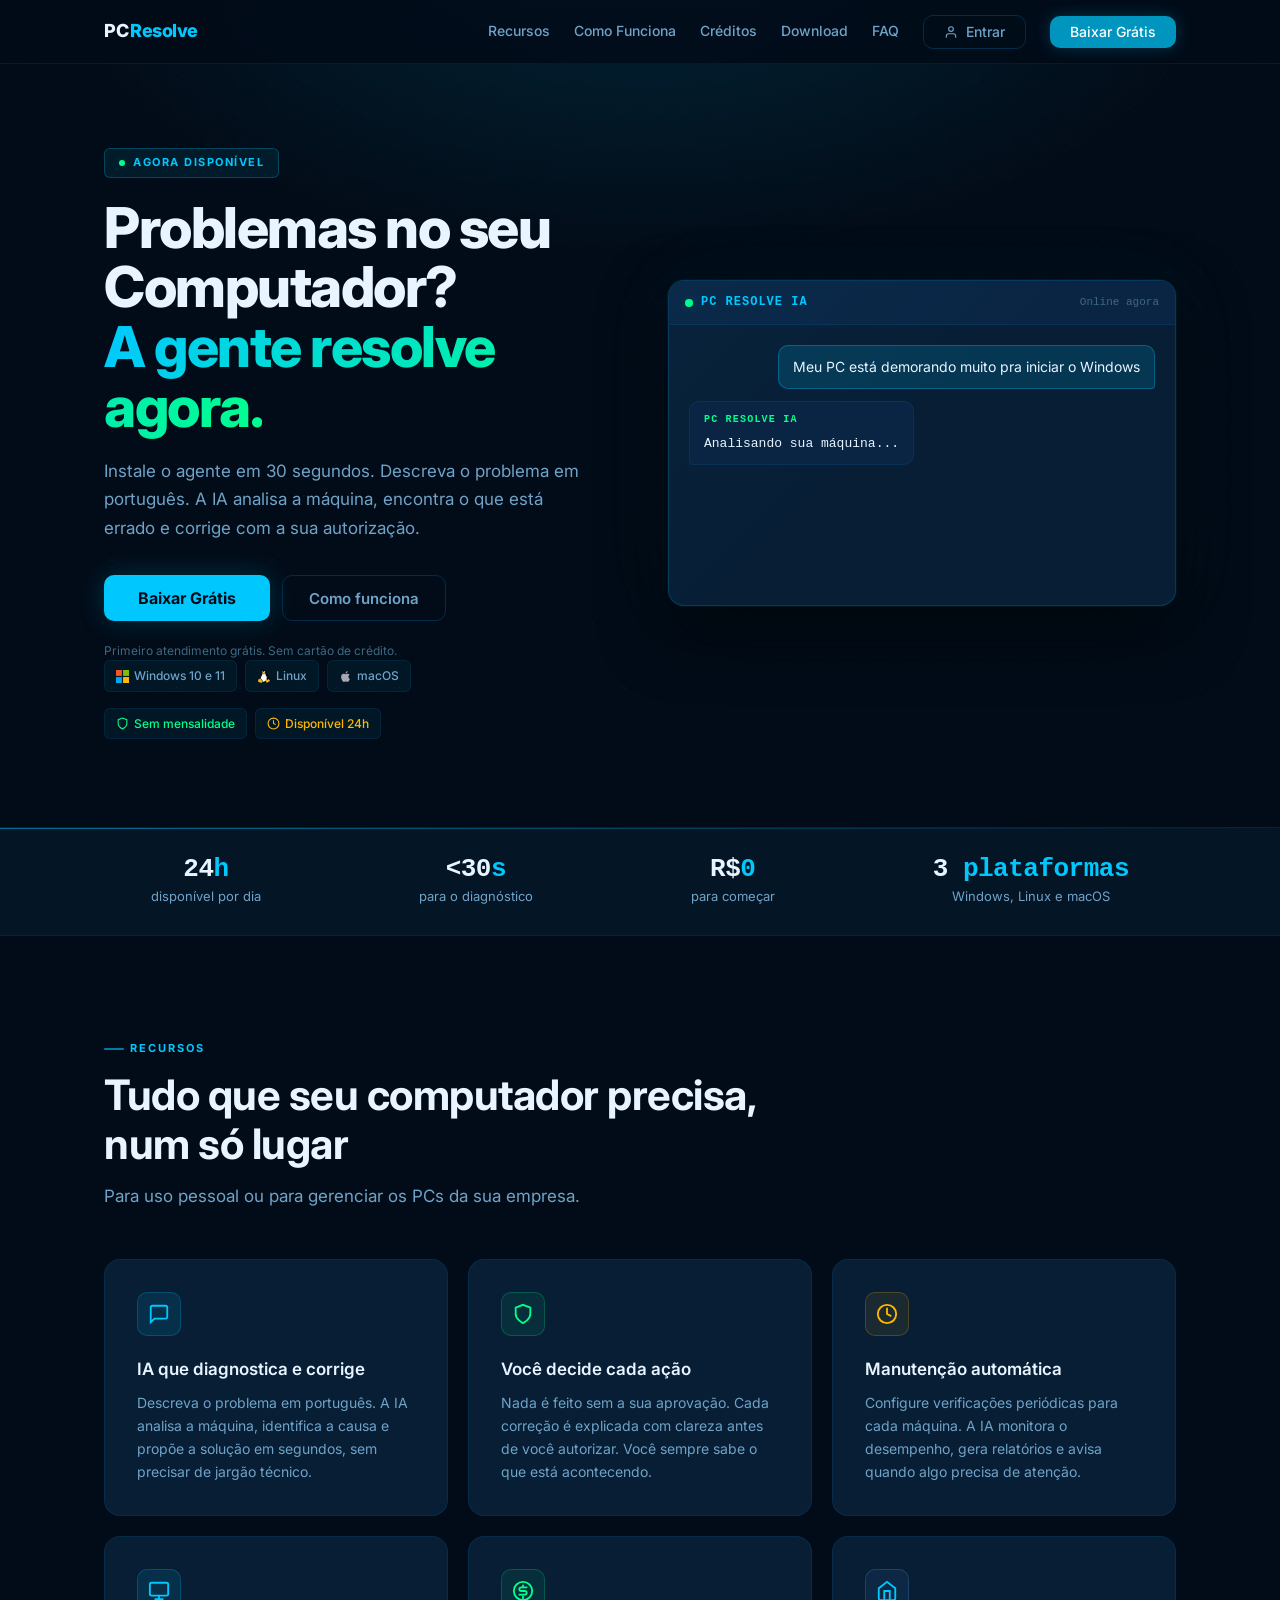
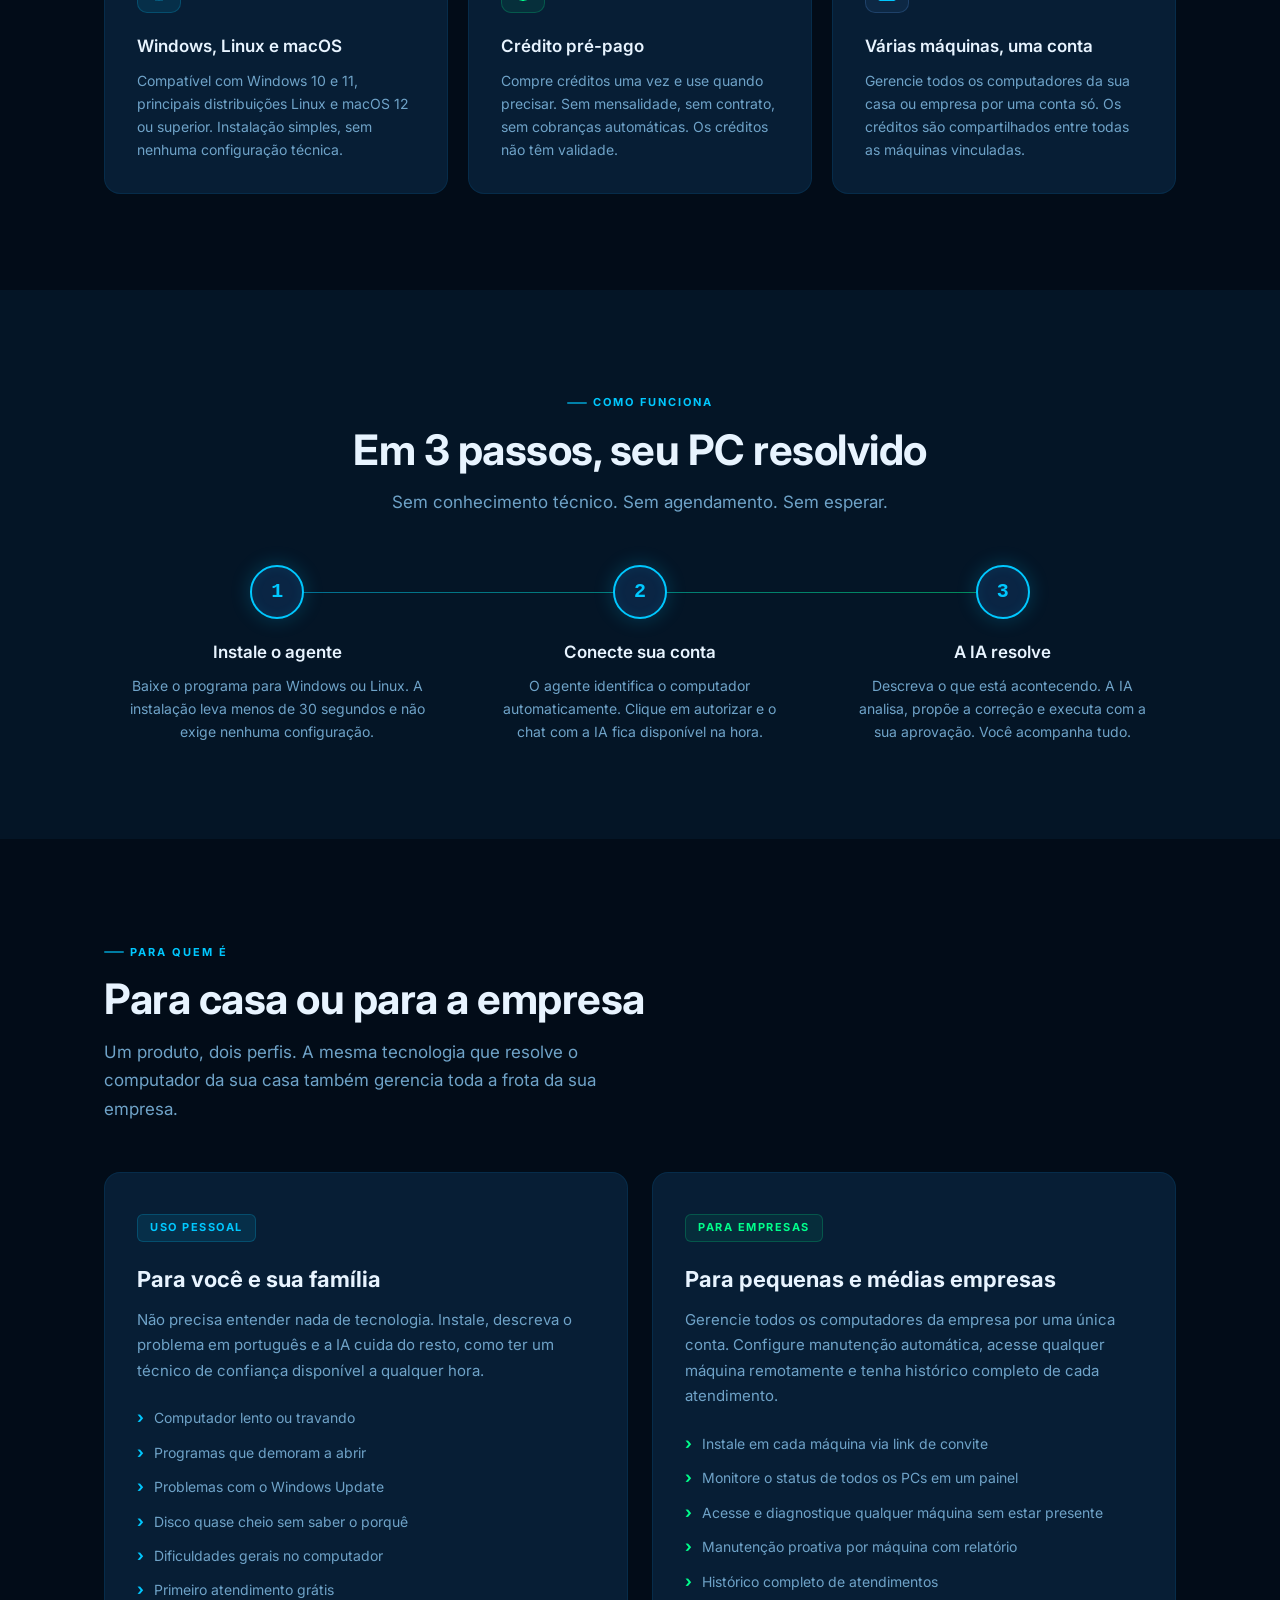
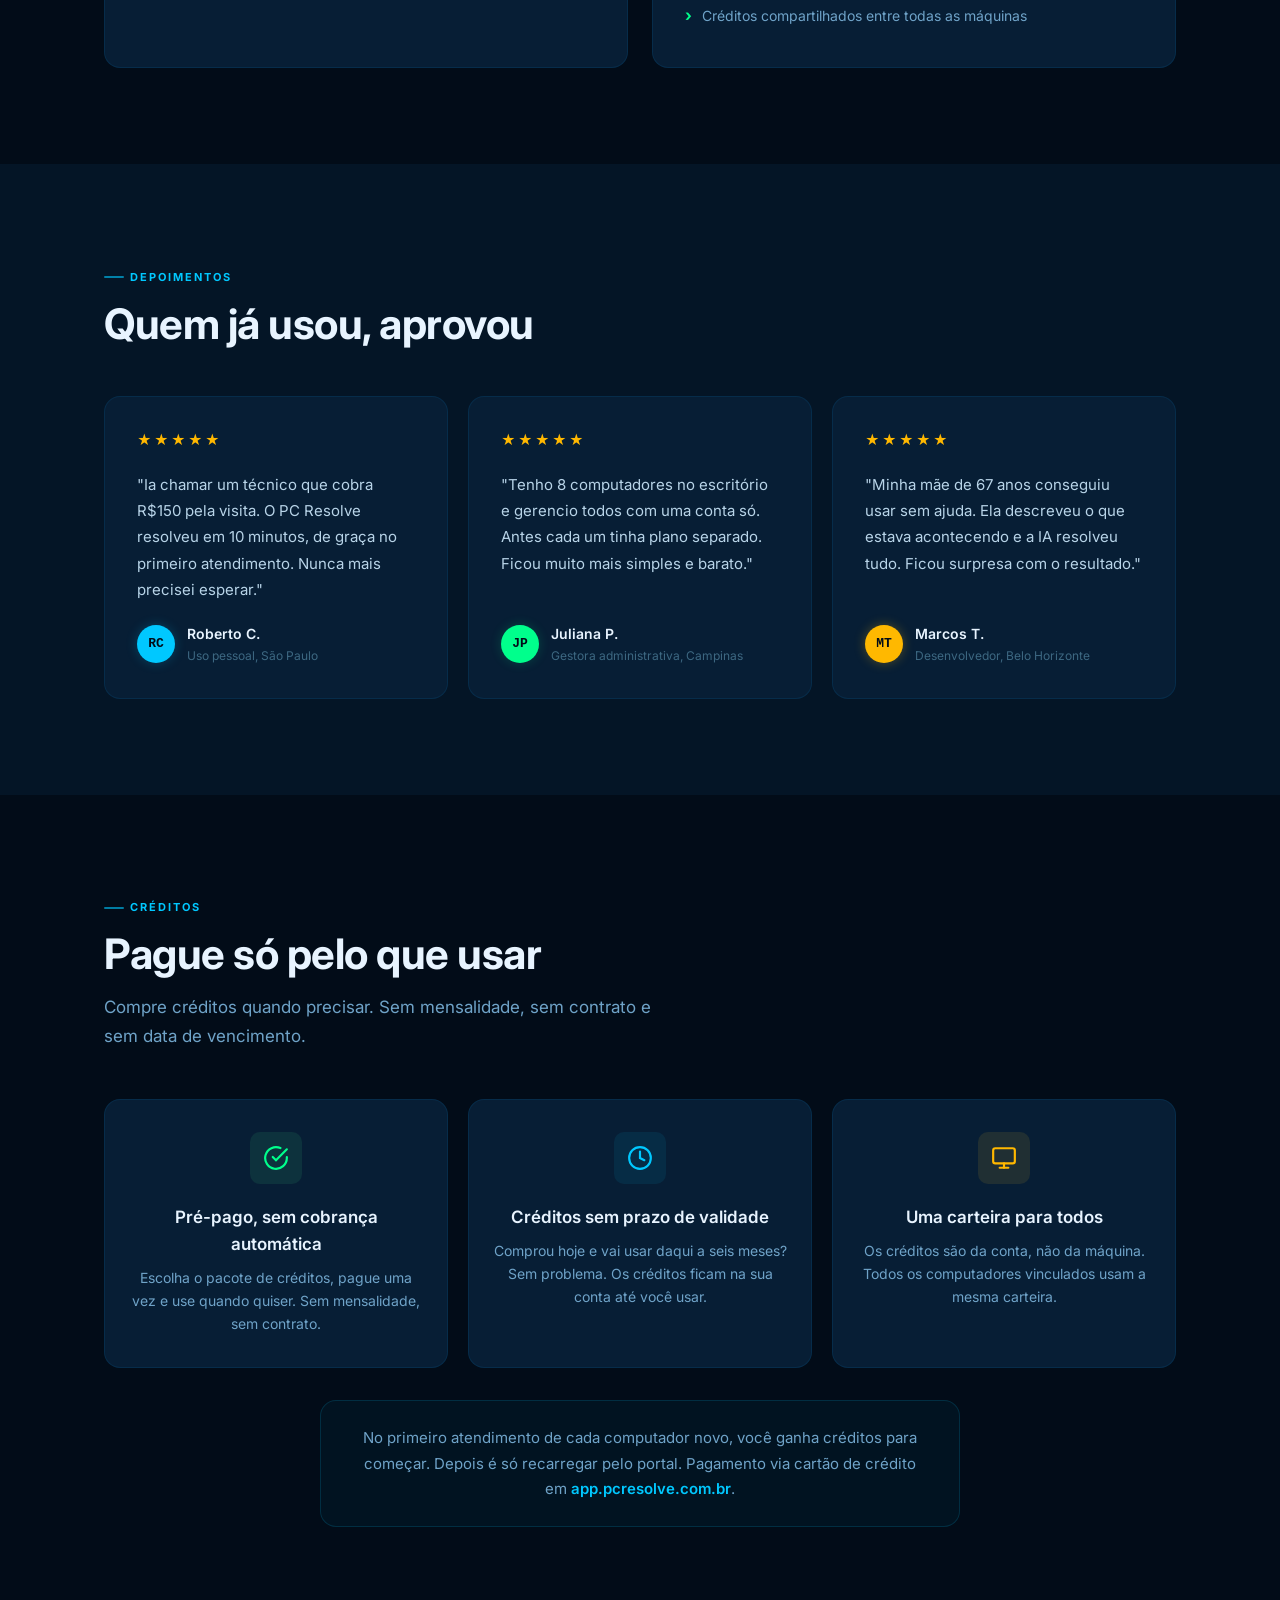
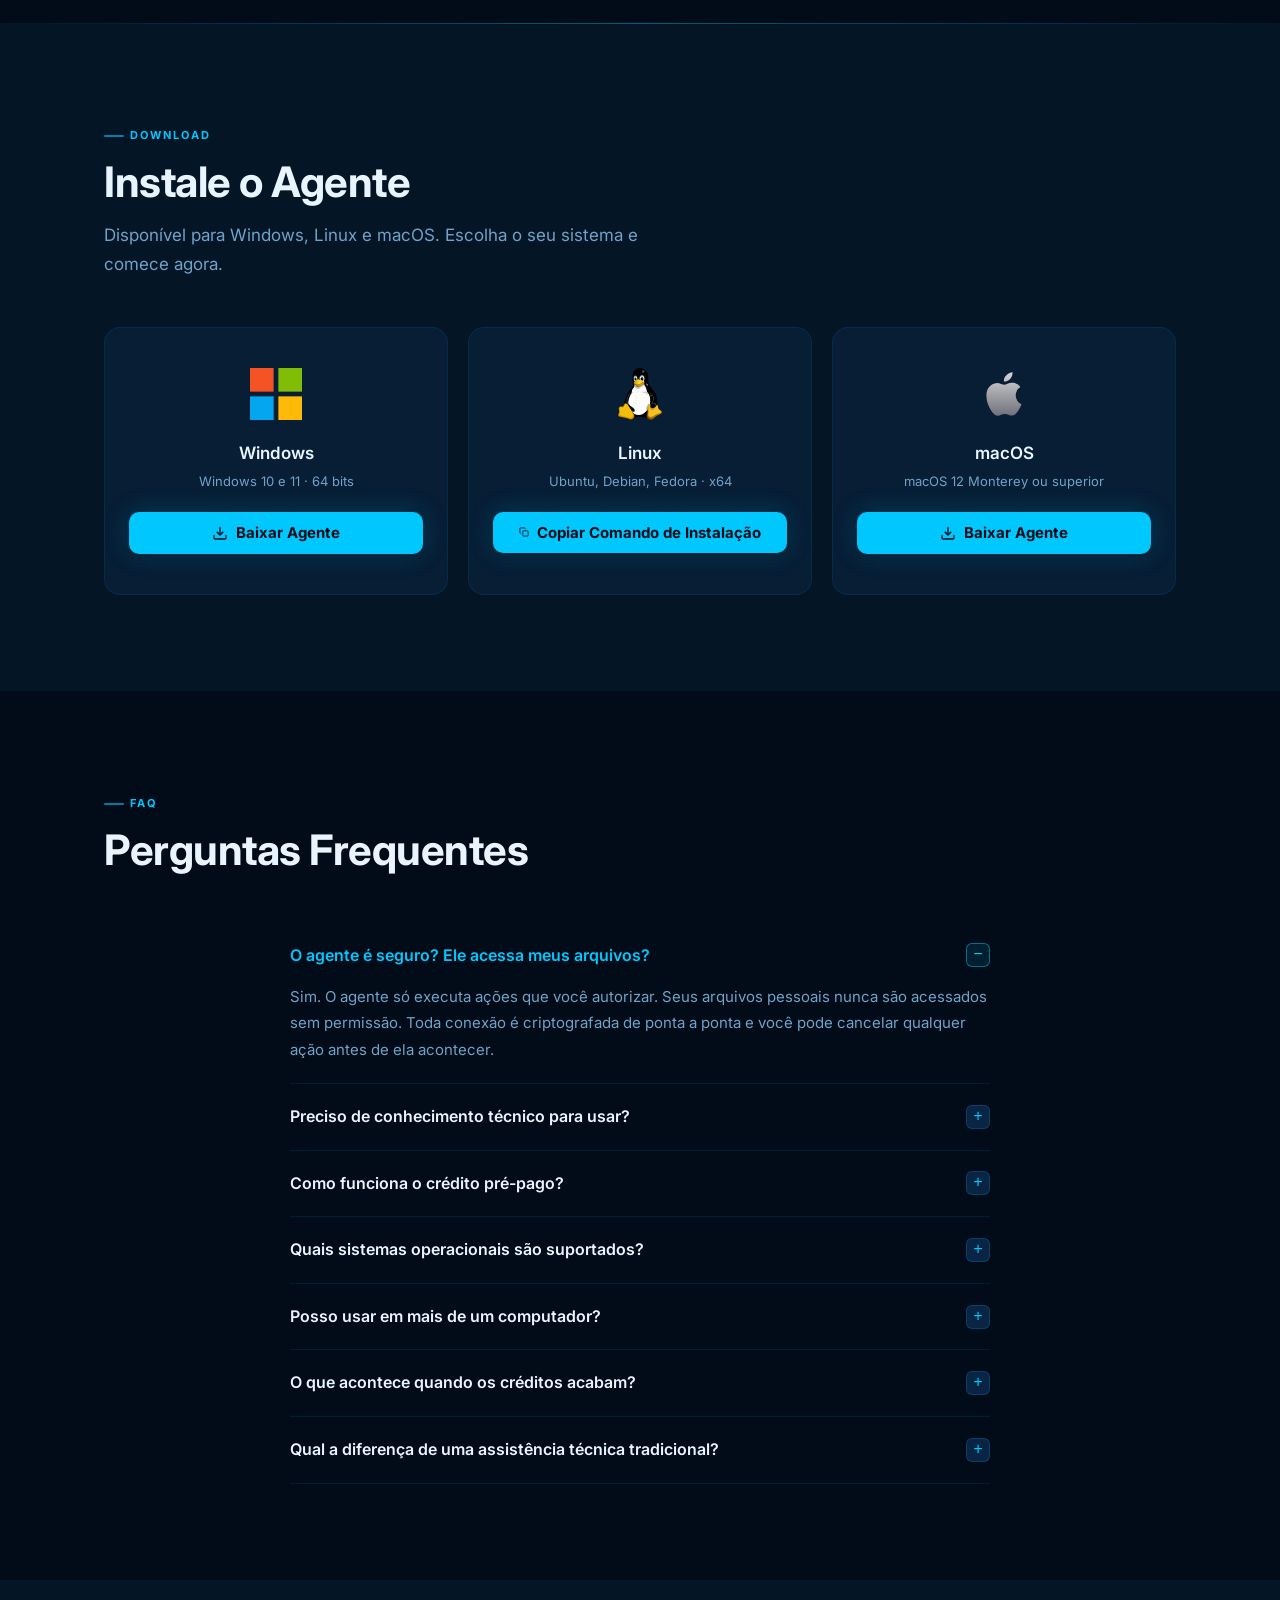
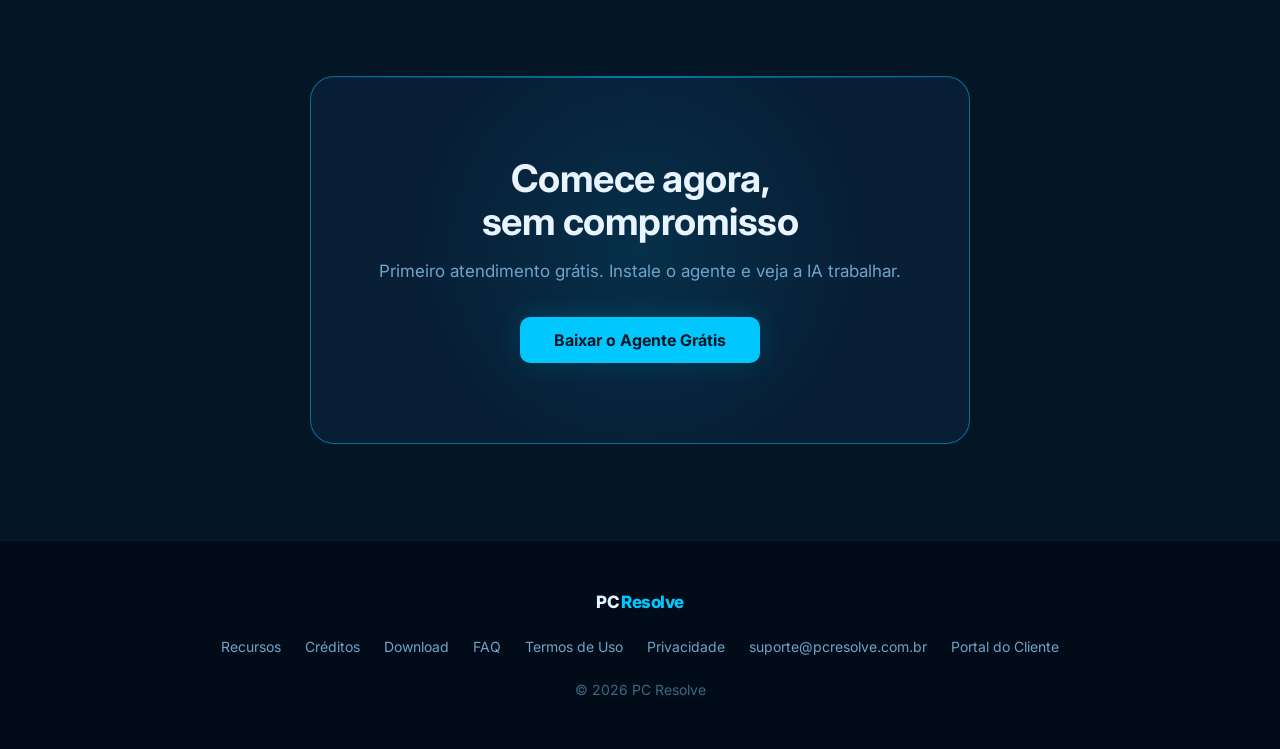
==== commit 7926181f: "feat: atualiza LP para agente PC Resolve customizado v2 Agente agora tem server URL hardcoded no cod" ====
--- a/index.html
+++ b/index.html
@@ -463,7 +463,7 @@
         </svg>
         <h3>Windows</h3>
         <p class="dl-card__sub">Windows 10 e 11 &middot; 64 bits</p>
-        <a href="https://agent.pcresolve.com.br/meshagents?id=4" class="btn btn-primary" style="width:100%;" download>
+        <a href="https://agent.pcresolve.com.br/app/download/PC-Resolve-Agent-Setup.zip" class="btn btn-primary" style="width:100%;" download>
           <svg width="16" height="16" viewBox="0 0 24 24" fill="none" stroke="currentColor" stroke-width="2" aria-hidden="true">
             <path d="M21 15v4a2 2 0 0 1-2 2H5a2 2 0 0 1-2-2v-4"/>
             <polyline points="7 10 12 15 17 10"/>
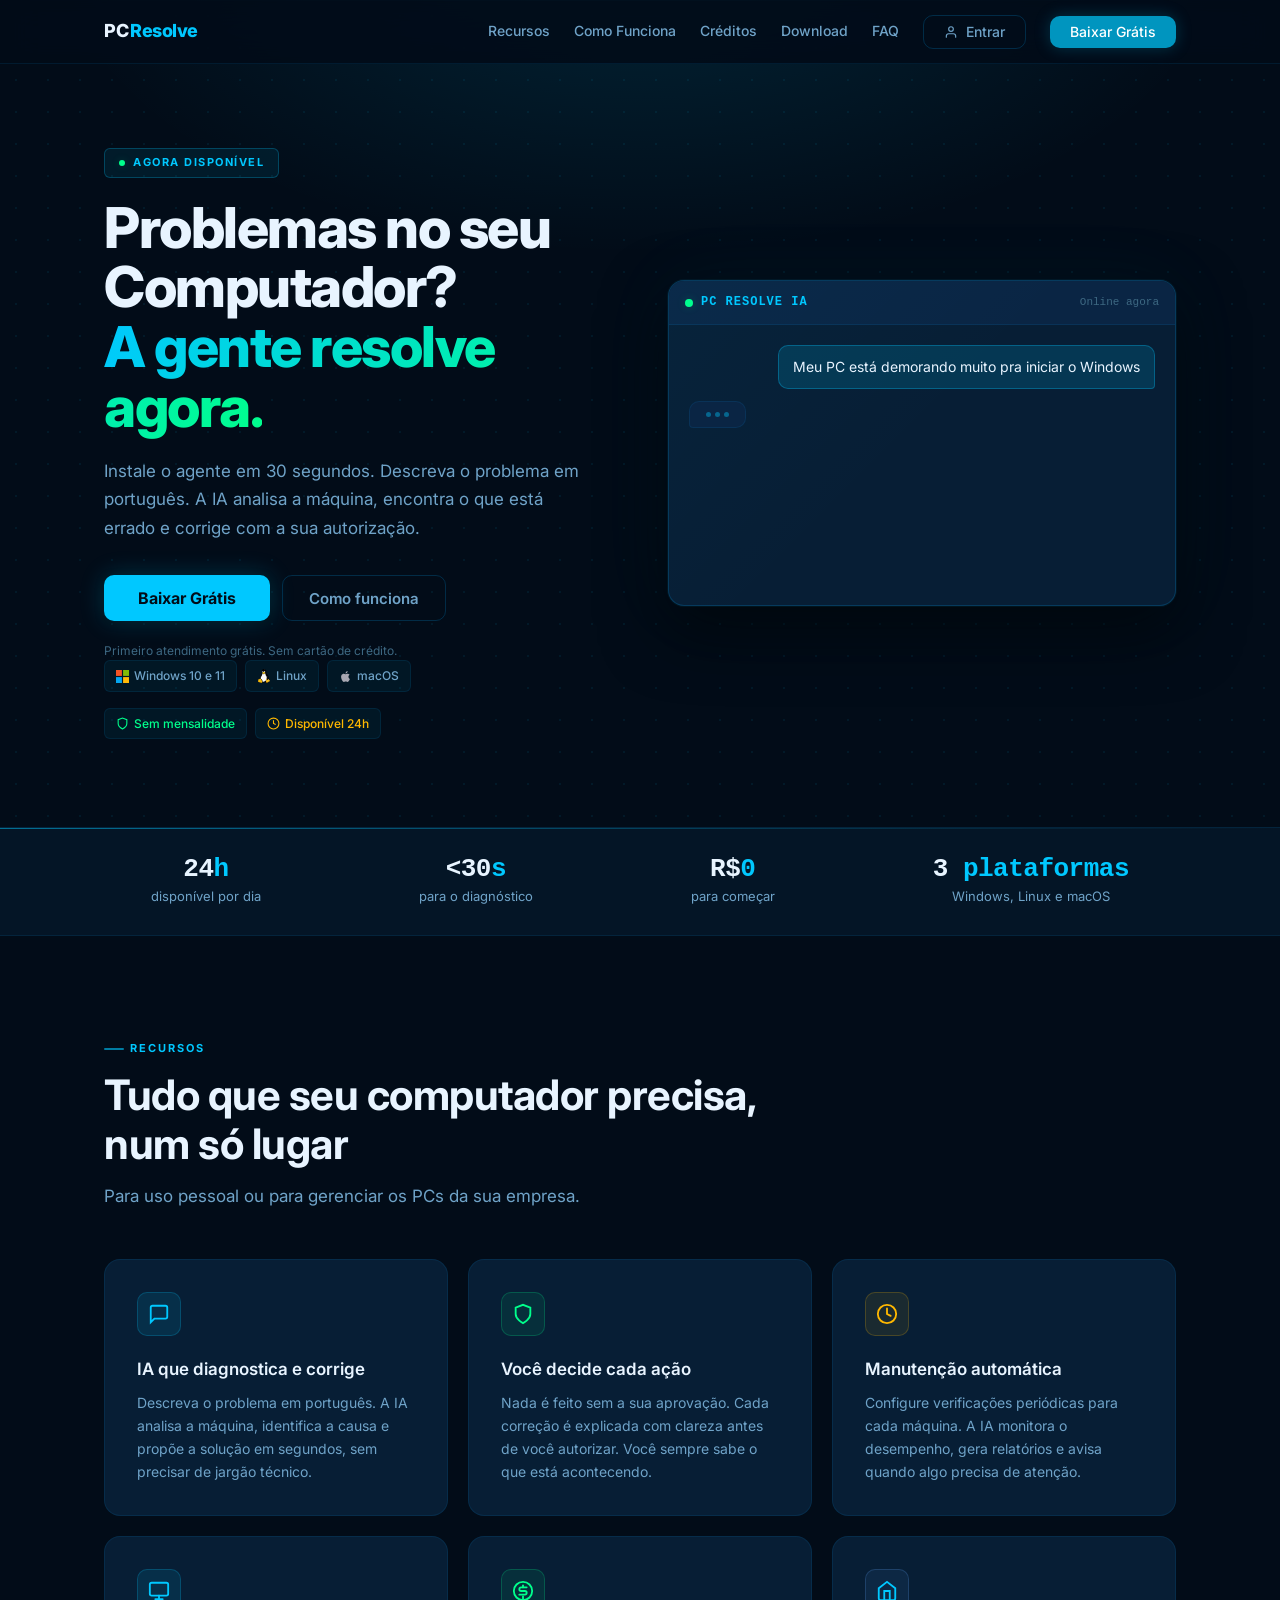
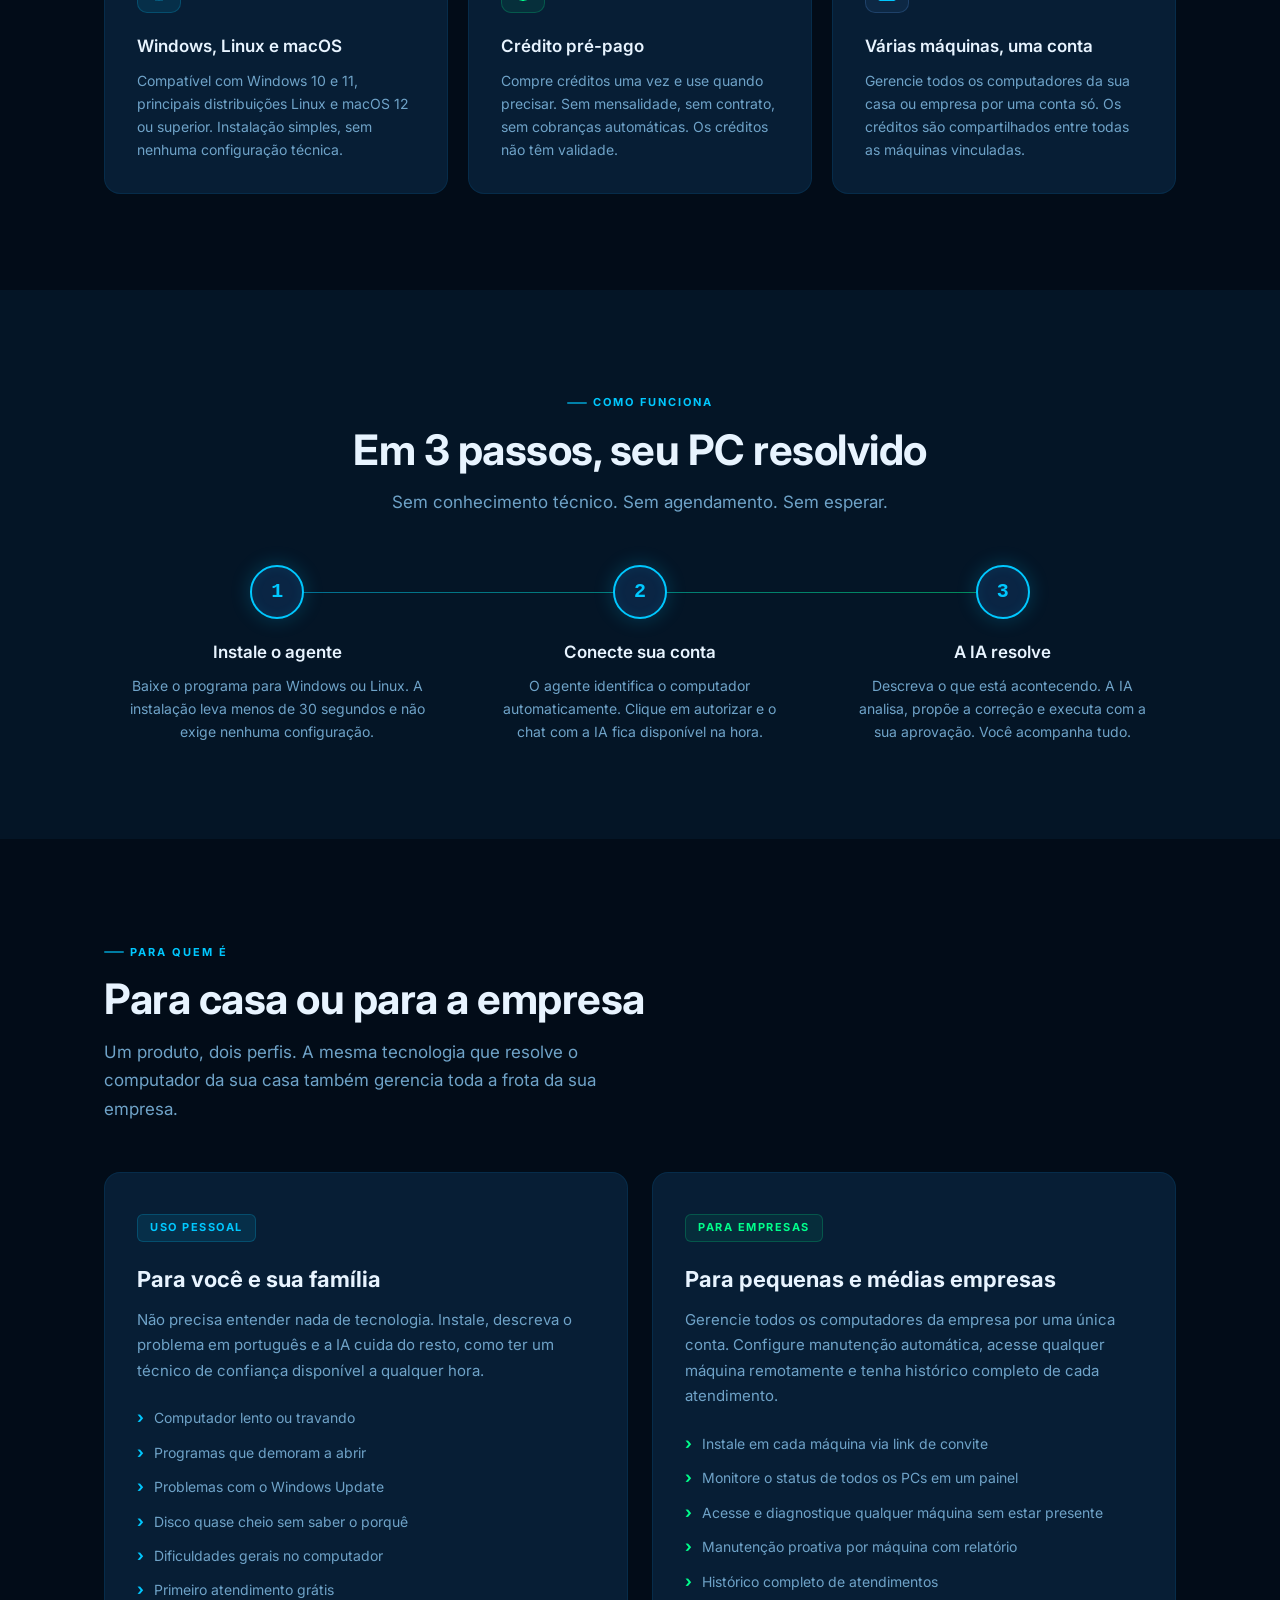
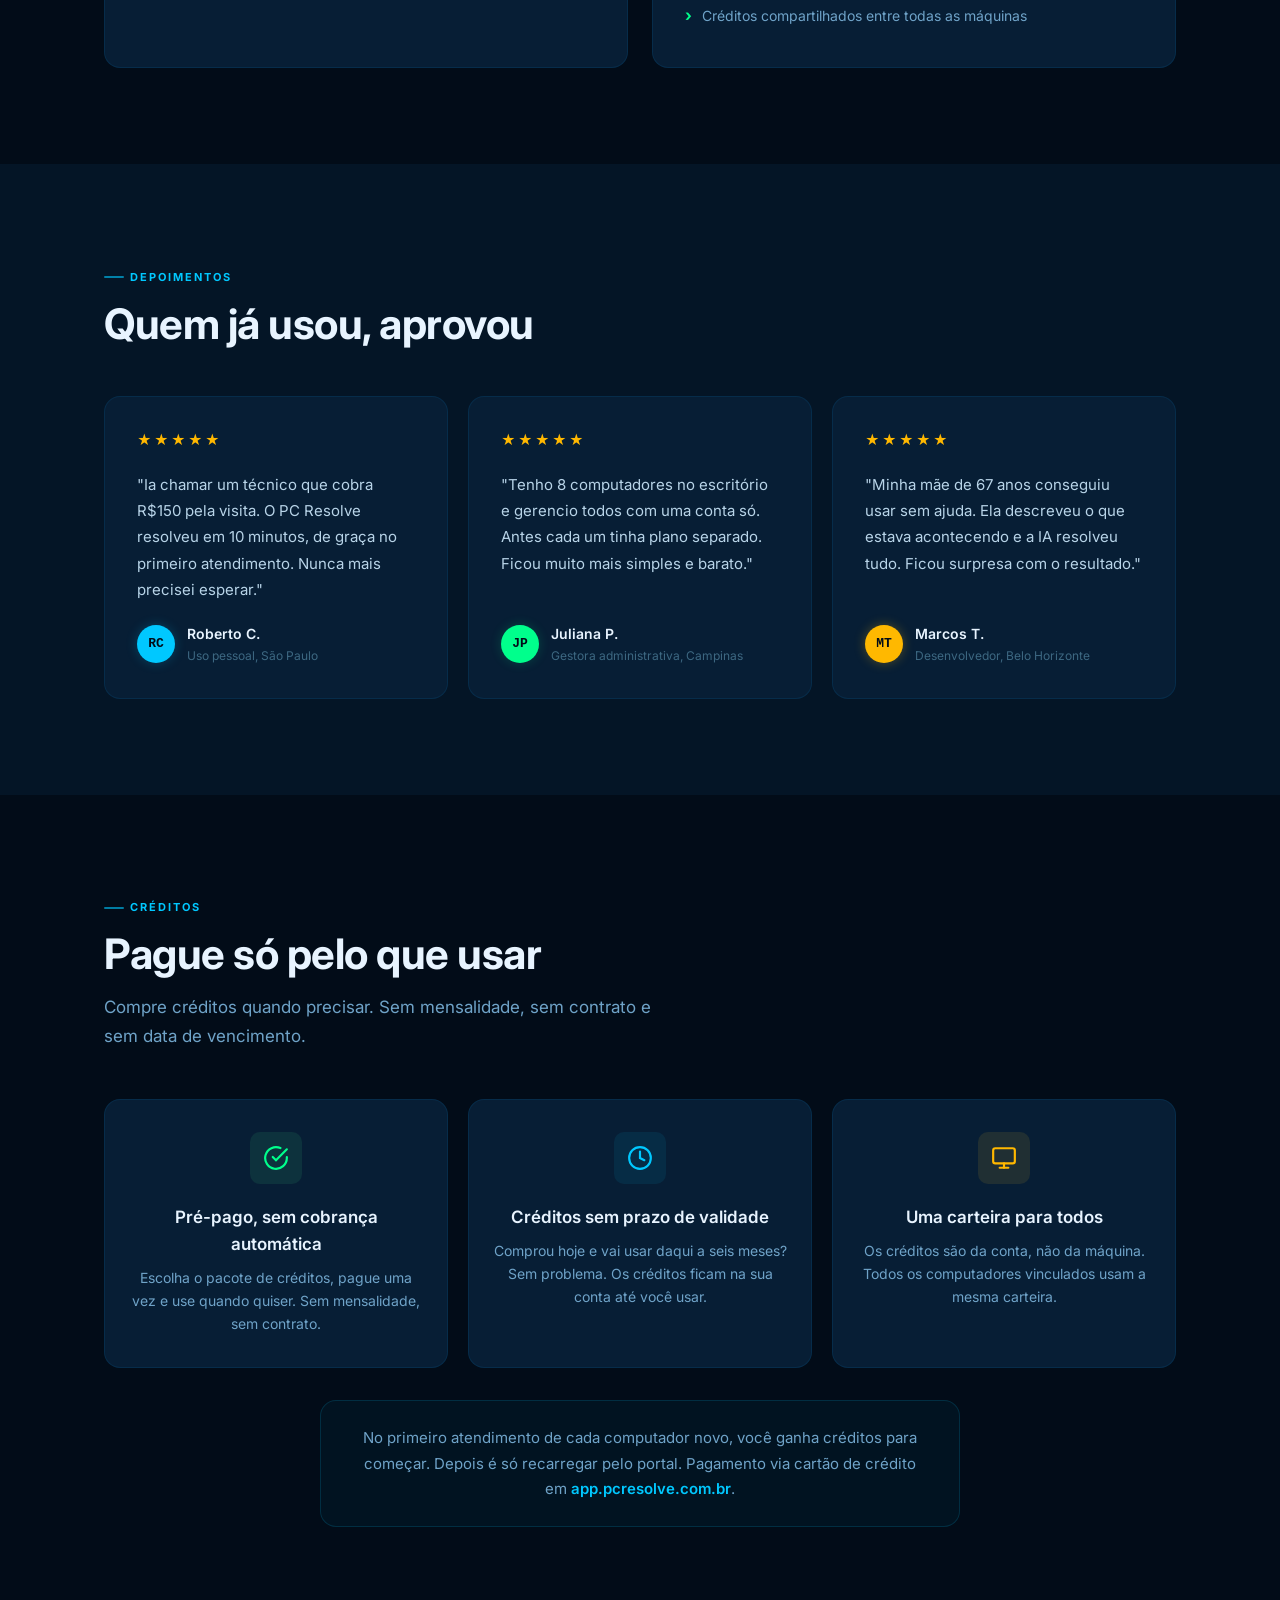
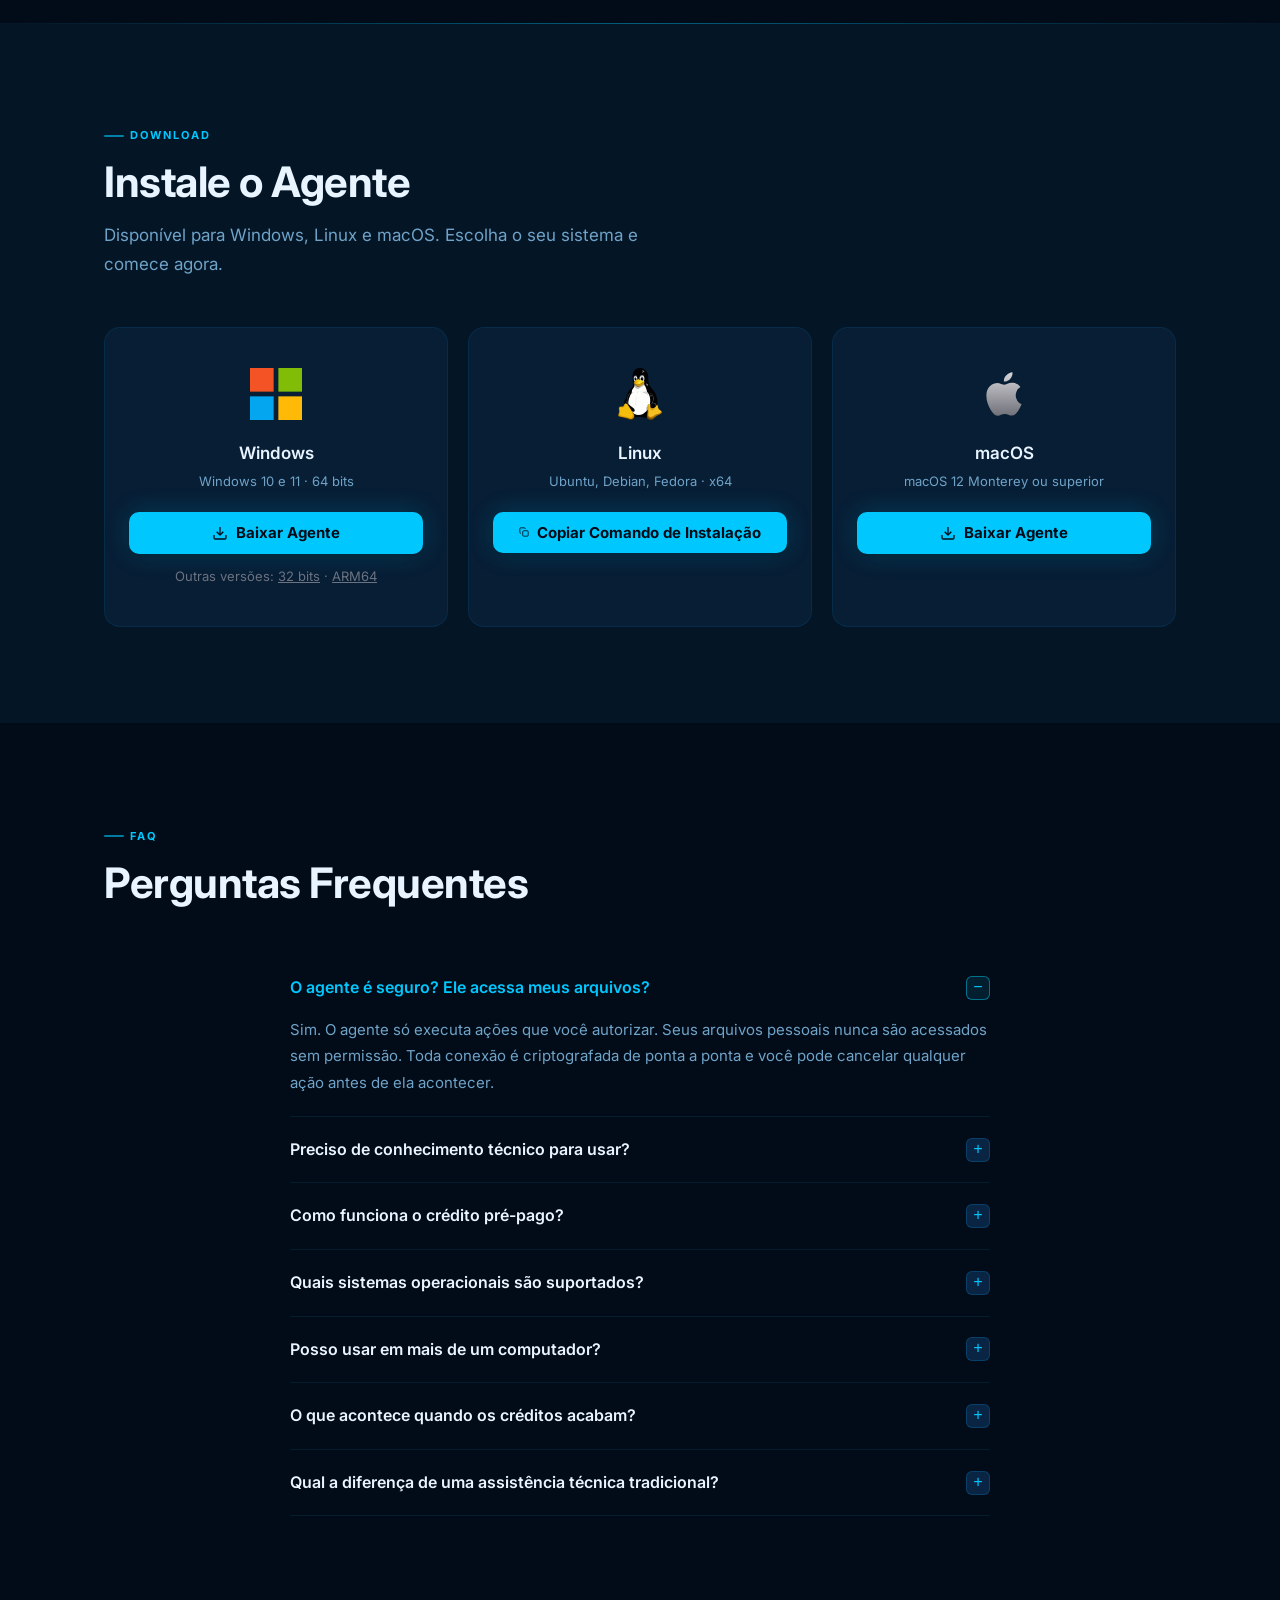
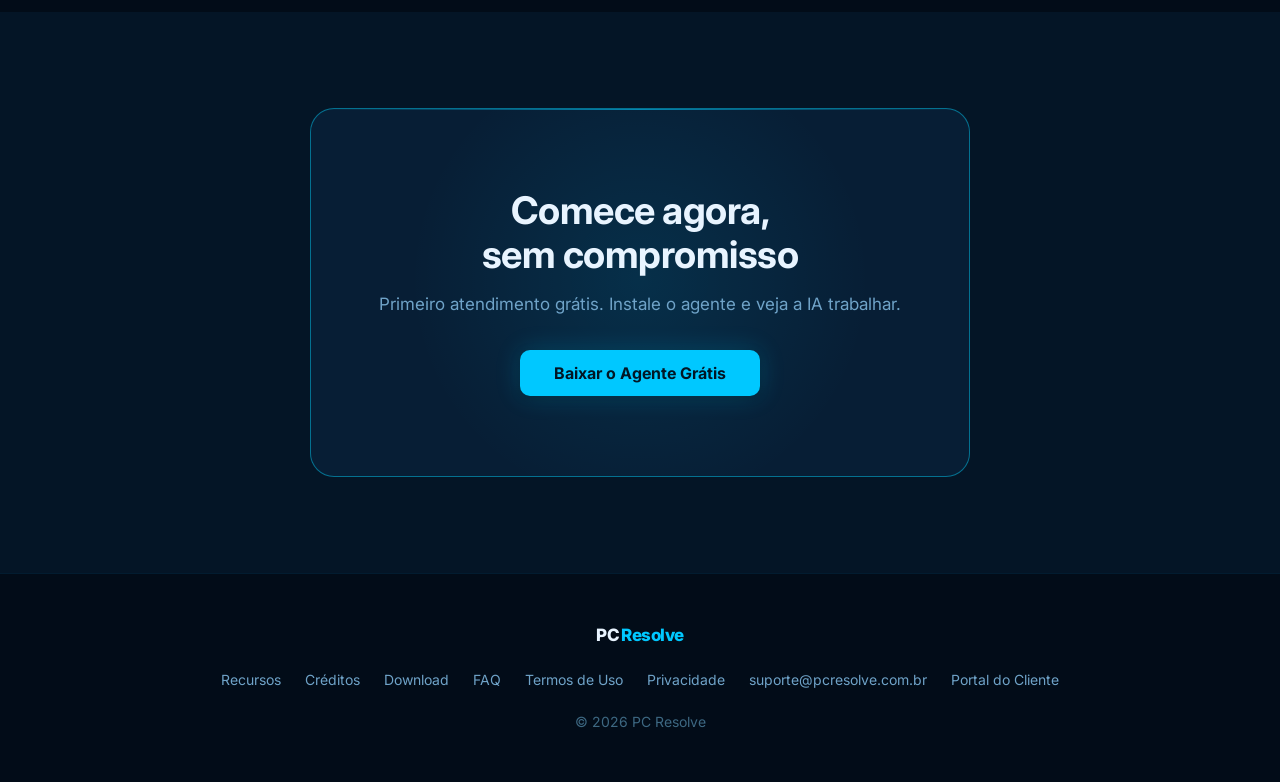
==== commit d8fc95e7: "feat(lp): links de download apontam pro Grupo de Recursos Pendente Novos usuarios self-serve caem no" ====
--- a/index.html
+++ b/index.html
@@ -463,7 +463,7 @@
         </svg>
         <h3>Windows</h3>
         <p class="dl-card__sub">Windows 10 e 11 &middot; 64 bits</p>
-        <a href="https://agent.pcresolve.com.br/app/download/PC-Resolve-Agent-Setup.zip" class="btn btn-primary" style="width:100%;" download>
+        <a href="https://agent.pcresolve.com.br/meshagents?id=4&meshid=3gFf9xLcAVQbP5UkUNbaIDnngGXtoMfnkz04IT$pzXX5CfObIS6HZMTgv56tsGeWc9dfHAOkpSKBZpvux06Tjrgf0240DbXNYYUEWoXBi5nSpyDWf8KHNPqzEhvBMiy2w2ke64qauuVndZCaFUwH0nCaDhDSsw==" class="btn btn-primary" style="width:100%;" download>
           <svg width="16" height="16" viewBox="0 0 24 24" fill="none" stroke="currentColor" stroke-width="2" aria-hidden="true">
             <path d="M21 15v4a2 2 0 0 1-2 2H5a2 2 0 0 1-2-2v-4"/>
             <polyline points="7 10 12 15 17 10"/>
@@ -471,6 +471,12 @@
           </svg>
           Baixar Agente
         </a>
+        <p class="dl-card__alt" style="margin-top:12px;font-size:13px;color:#6b7280;">
+          Outras versões:
+          <a href="https://agent.pcresolve.com.br/meshagents?id=3&meshid=3gFf9xLcAVQbP5UkUNbaIDnngGXtoMfnkz04IT$pzXX5CfObIS6HZMTgv56tsGeWc9dfHAOkpSKBZpvux06Tjrgf0240DbXNYYUEWoXBi5nSpyDWf8KHNPqzEhvBMiy2w2ke64qauuVndZCaFUwH0nCaDhDSsw==" download>32 bits</a>
+          &middot;
+          <a href="https://agent.pcresolve.com.br/meshagents?id=43&meshid=3gFf9xLcAVQbP5UkUNbaIDnngGXtoMfnkz04IT$pzXX5CfObIS6HZMTgv56tsGeWc9dfHAOkpSKBZpvux06Tjrgf0240DbXNYYUEWoXBi5nSpyDWf8KHNPqzEhvBMiy2w2ke64qauuVndZCaFUwH0nCaDhDSsw==" download>ARM64</a>
+        </p>
       </div>
 
       <!-- Linux -->
@@ -481,7 +487,7 @@
         <button
           class="btn btn-primary"
           style="width:100%;"
-          data-copy="wget -O- https://agent.pcresolve.com.br/install.sh | bash"
+          data-copy="(wget &quot;https://agent.pcresolve.com.br/meshagents?script=1&quot; --no-check-certificate -O ./meshinstall.sh || wget &quot;https://agent.pcresolve.com.br/meshagents?script=1&quot; --no-proxy --no-check-certificate -O ./meshinstall.sh) &amp;&amp; chmod 755 ./meshinstall.sh &amp;&amp; sudo -E ./meshinstall.sh https://agent.pcresolve.com.br '3gFf9xLcAVQbP5UkUNbaIDnngGXtoMfnkz04IT$pzXX5CfObIS6HZMTgv56tsGeWc9dfHAOkpSKBZpvux06Tjrgf0240DbXNYYUEWoXBi5nSpyDWf8KHNPqzEhvBMiy2w2ke64qauuVndZCaFUwH0nCaDhDSsw==' || ./meshinstall.sh https://agent.pcresolve.com.br '3gFf9xLcAVQbP5UkUNbaIDnngGXtoMfnkz04IT$pzXX5CfObIS6HZMTgv56tsGeWc9dfHAOkpSKBZpvux06Tjrgf0240DbXNYYUEWoXBi5nSpyDWf8KHNPqzEhvBMiy2w2ke64qauuVndZCaFUwH0nCaDhDSsw=='"
           aria-label="Copiar comando de instalação"
         >
           <svg width="14" height="14" viewBox="0 0 24 24" fill="none" stroke="currentColor" stroke-width="2" aria-hidden="true">
@@ -505,7 +511,7 @@
         </svg>
         <h3>macOS</h3>
         <p class="dl-card__sub">macOS 12 Monterey ou superior</p>
-        <a href="https://agent.pcresolve.com.br/meshagents?id=6" class="btn btn-primary" style="width:100%;">
+        <a href="https://agent.pcresolve.com.br/meshosxagent?id=10005&meshid=3gFf9xLcAVQbP5UkUNbaIDnngGXtoMfnkz04IT$pzXX5CfObIS6HZMTgv56tsGeWc9dfHAOkpSKBZpvux06Tjrgf0240DbXNYYUEWoXBi5nSpyDWf8KHNPqzEhvBMiy2w2ke64qauuVndZCaFUwH0nCaDhDSsw==" class="btn btn-primary" style="width:100%;">
           <svg width="16" height="16" viewBox="0 0 24 24" fill="none" stroke="currentColor" stroke-width="2" aria-hidden="true">
             <path d="M21 15v4a2 2 0 0 1-2 2H5a2 2 0 0 1-2-2v-4"/>
             <polyline points="7 10 12 15 17 10"/>
@@ -648,4 +654,4 @@
 
 <script src="js/main.js"></script>
 </body>
-</html>
+</html>
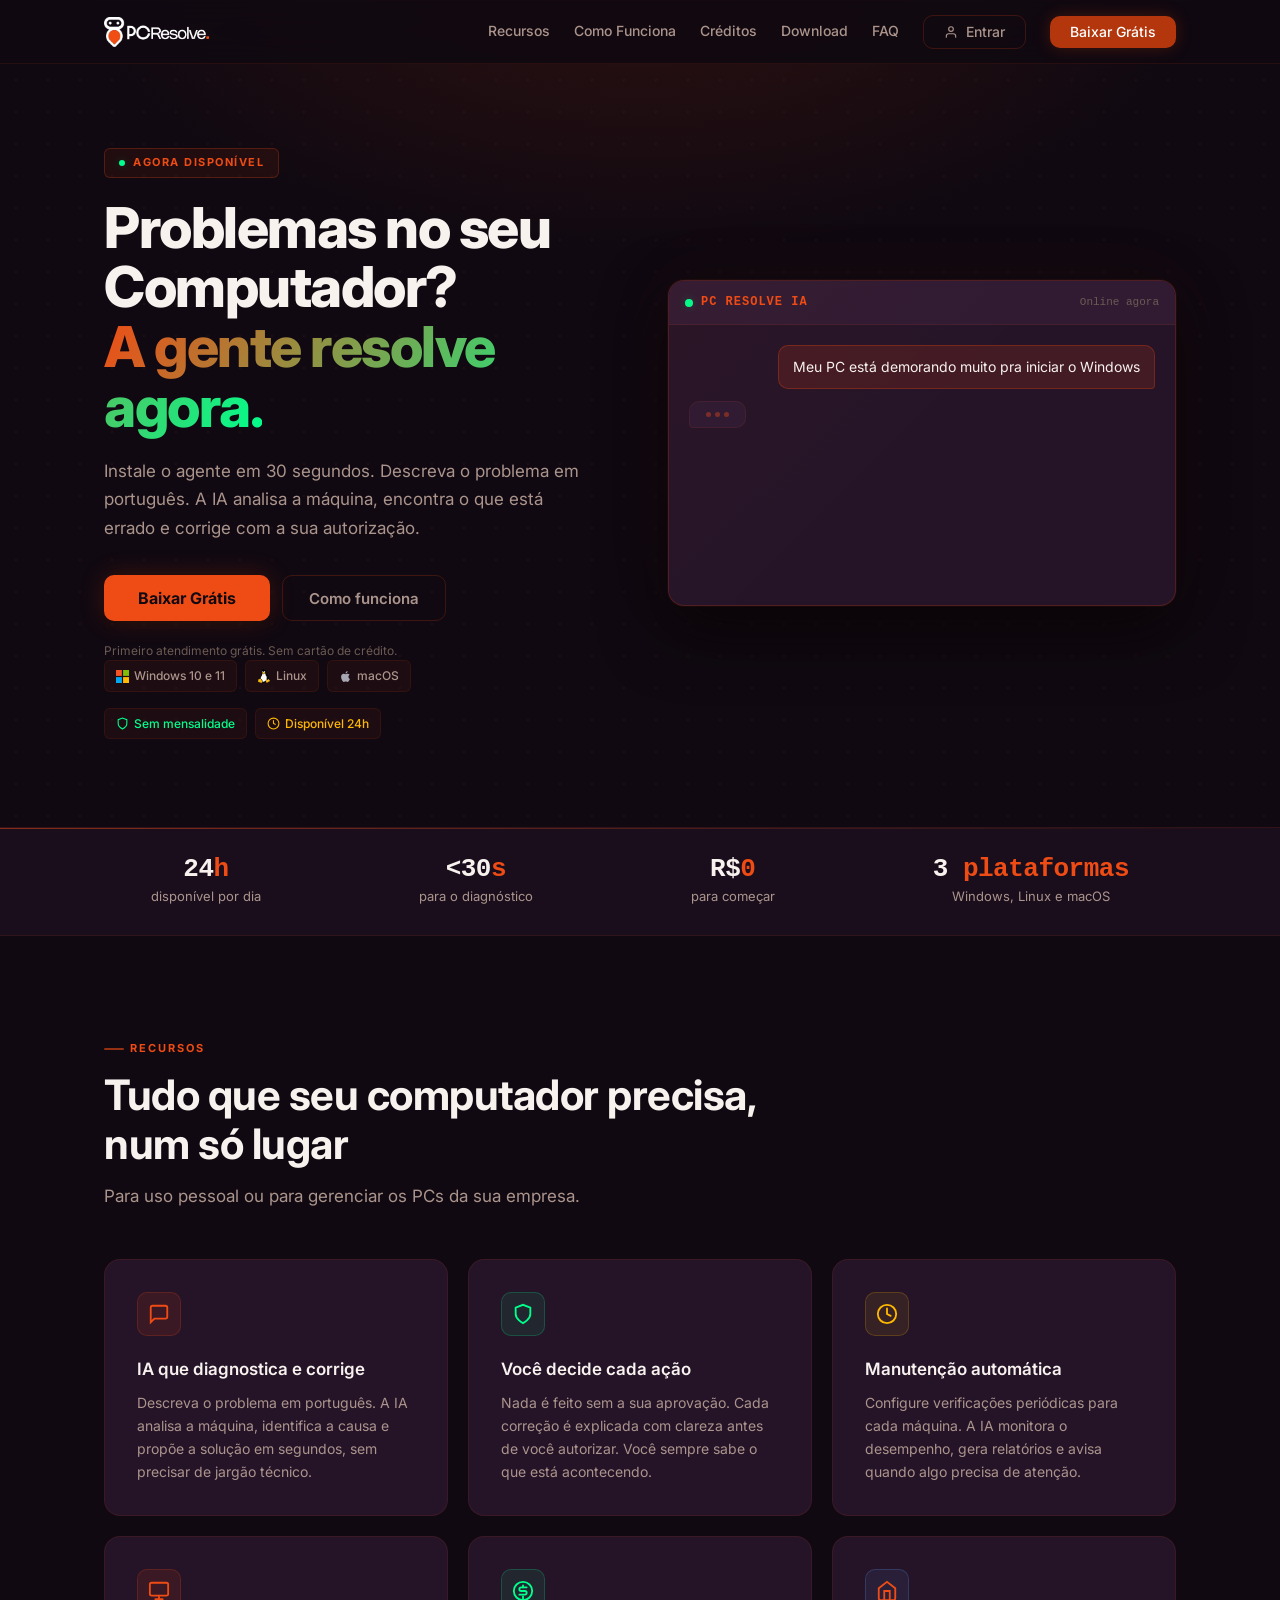
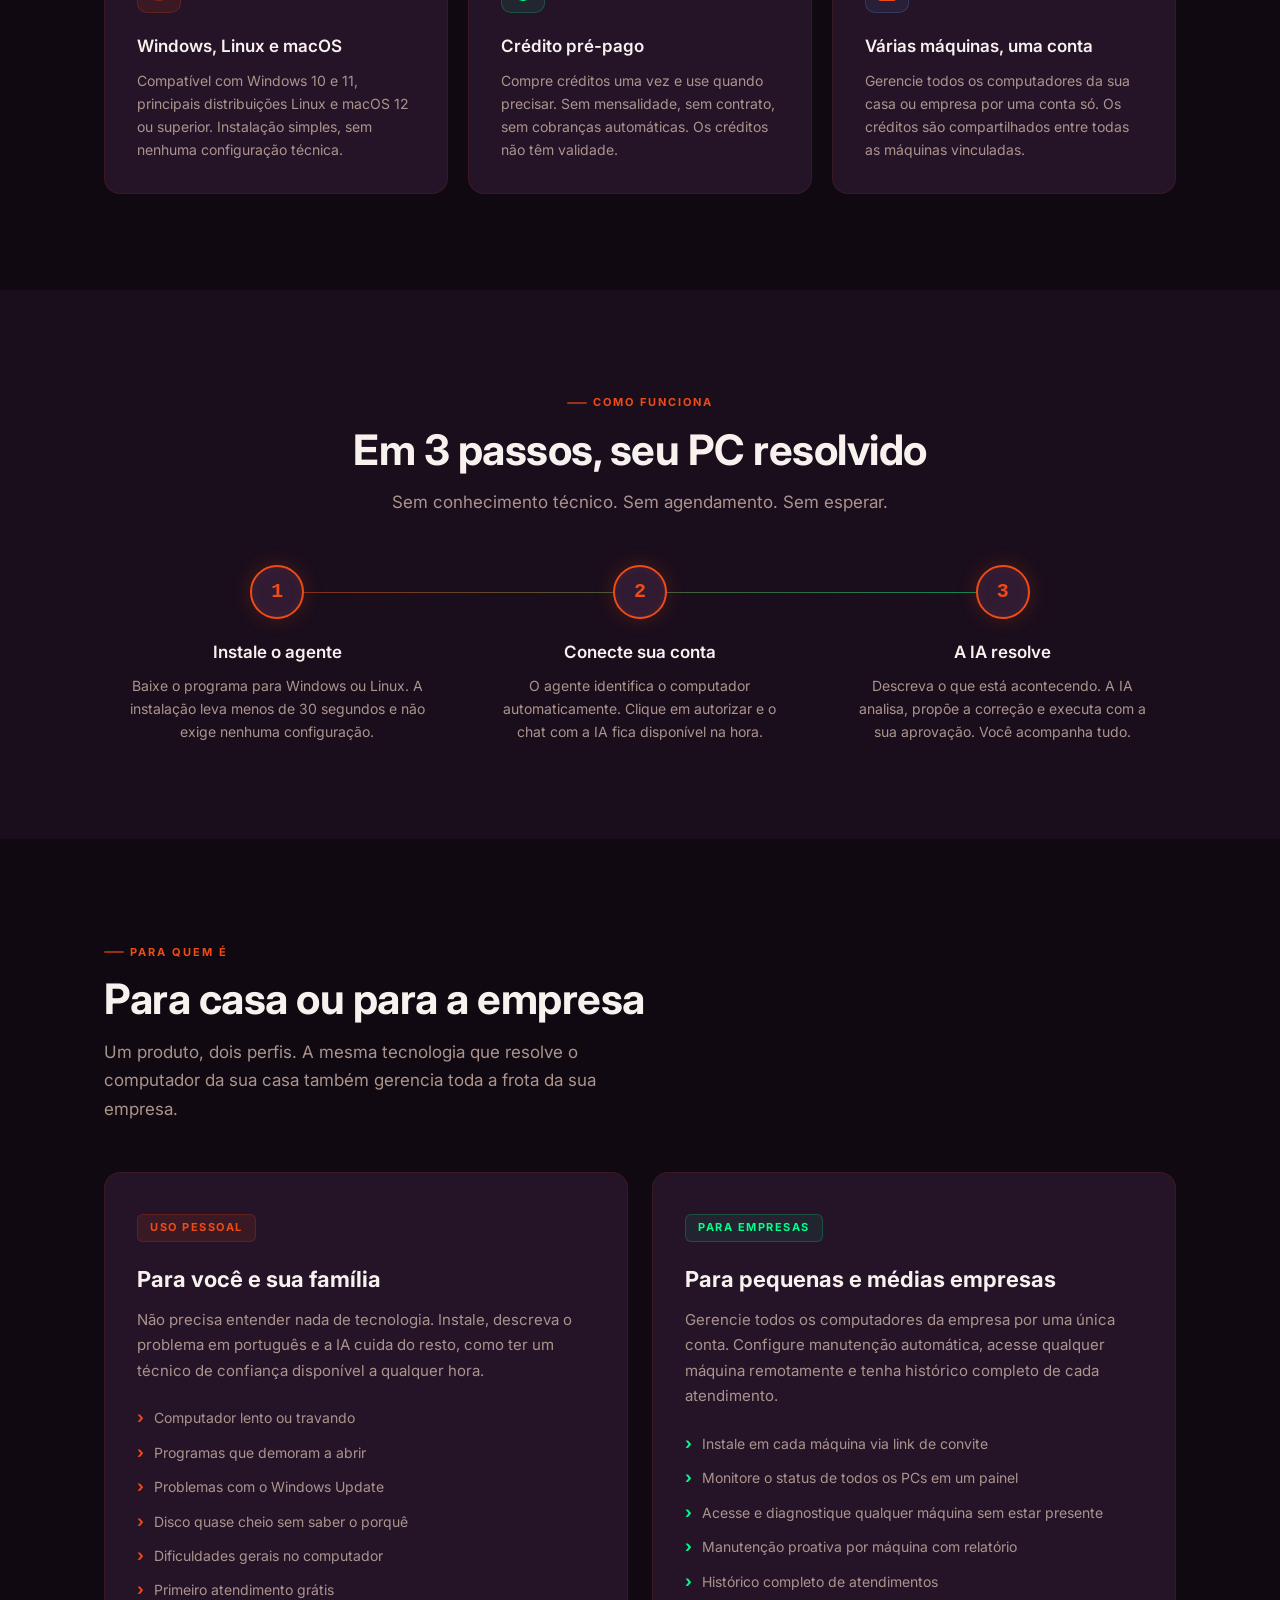
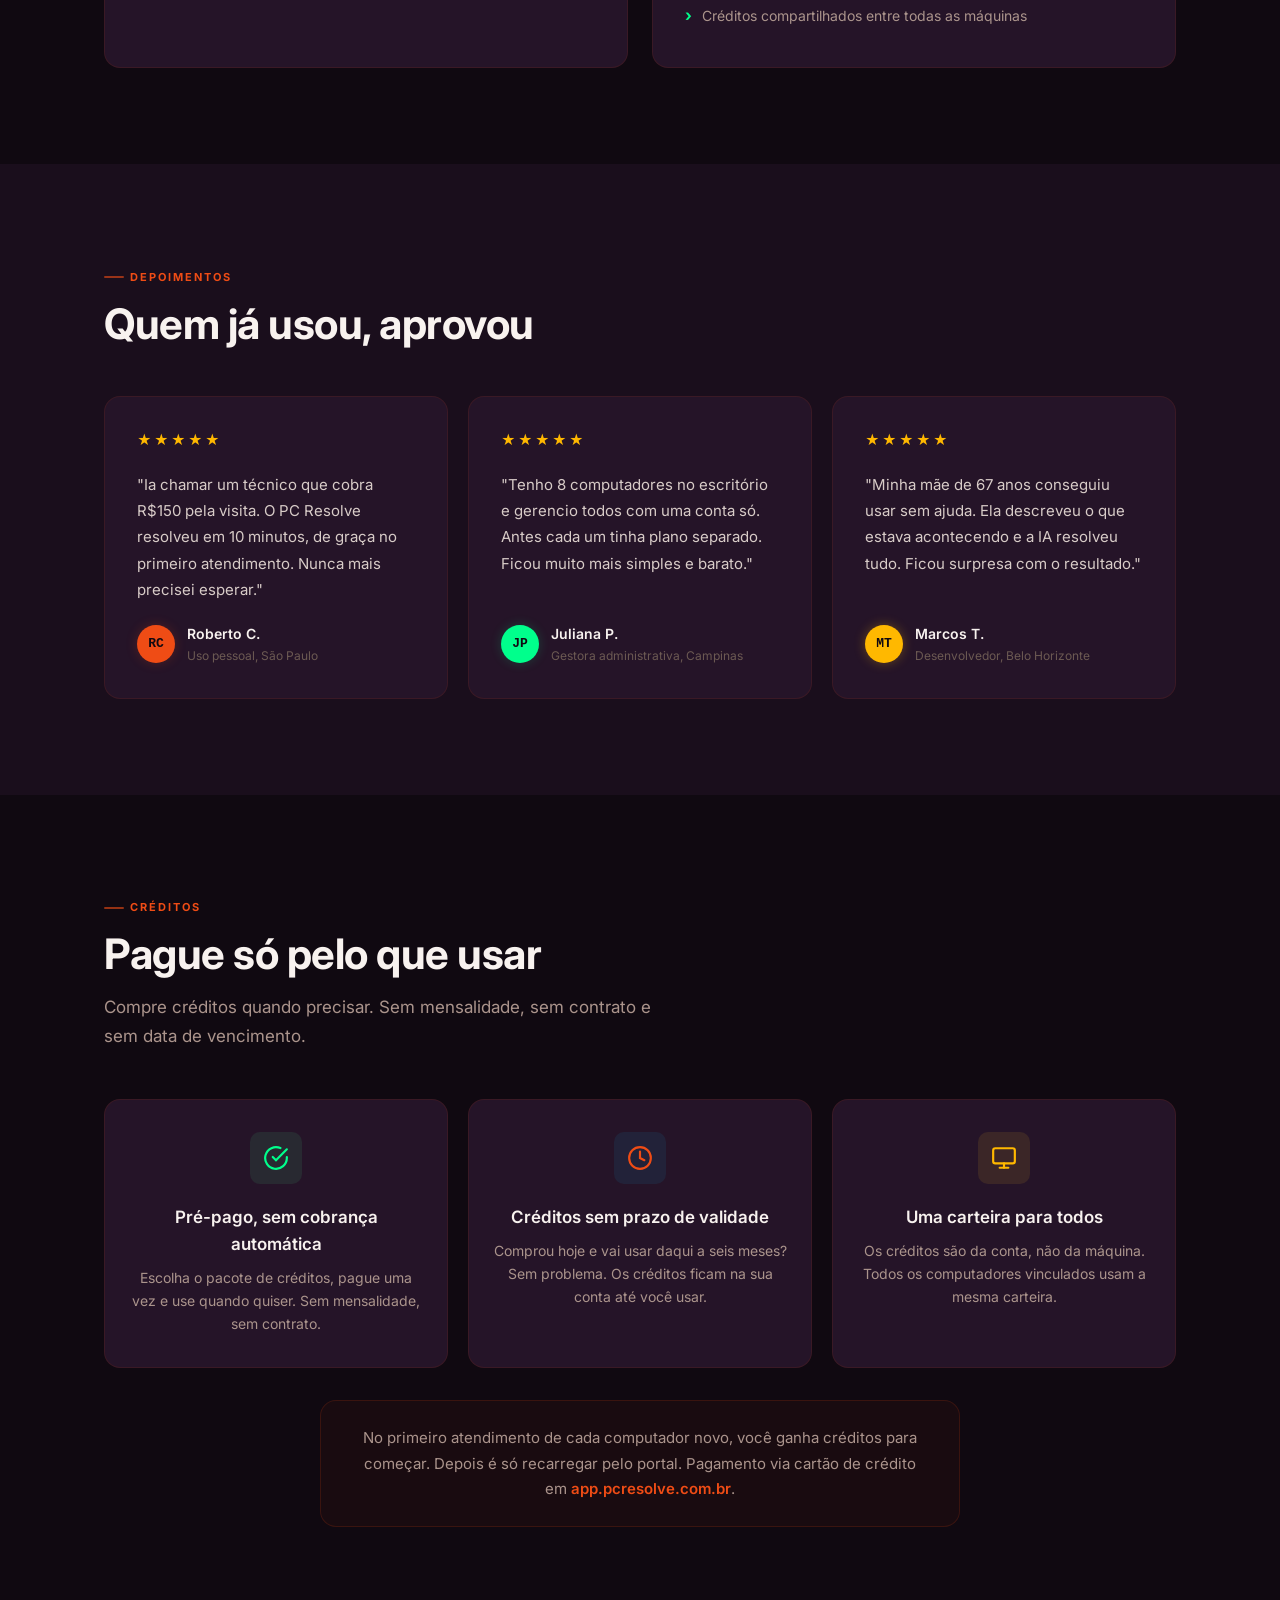
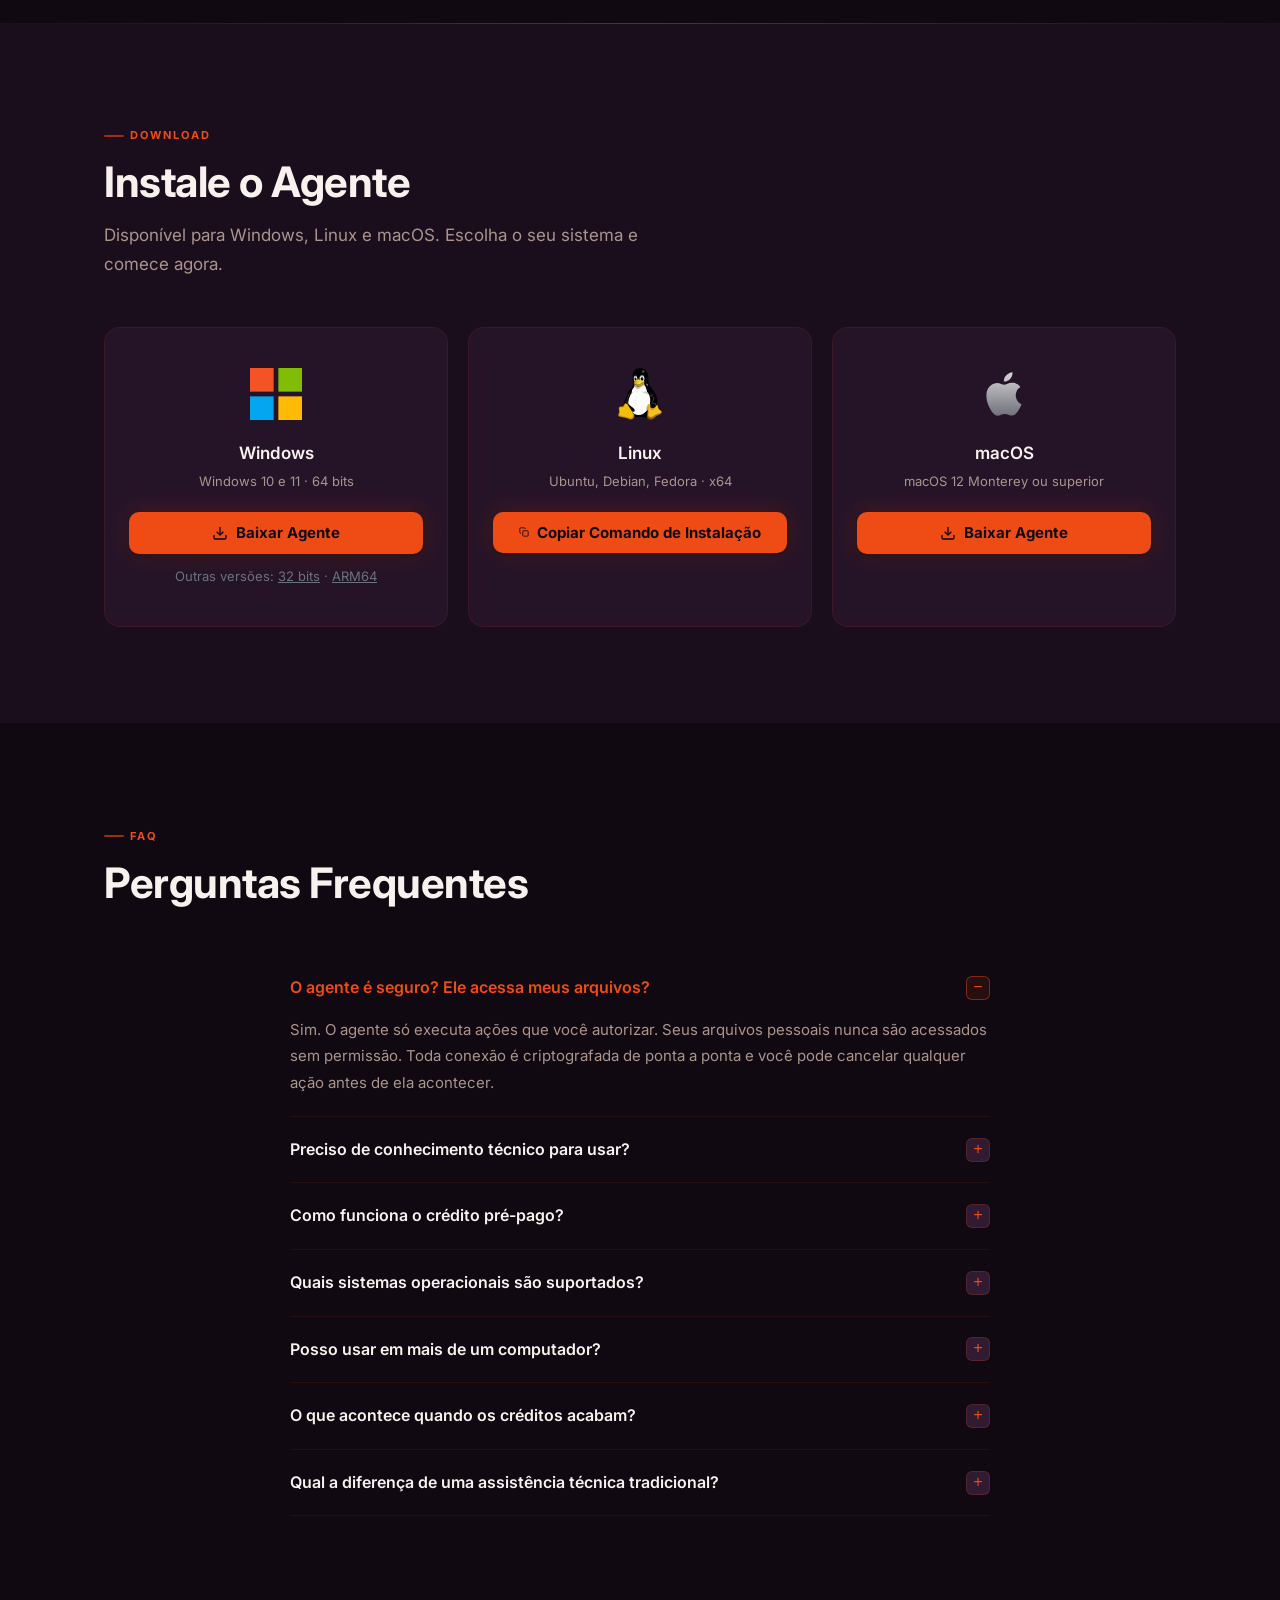
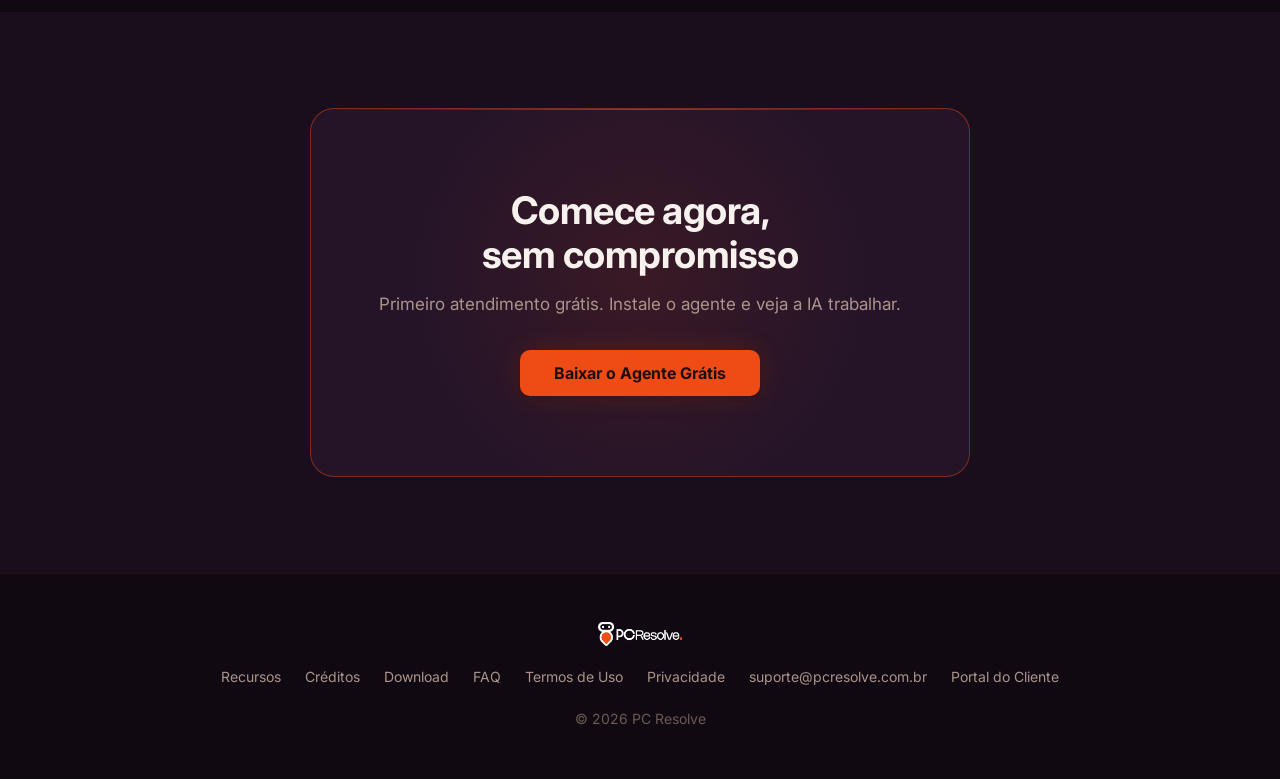
==== commit f01e1add: "feat(brand): adiciona a logo de verdade no header/footer O rebrand anterior só recolori o texto "PC " ====
--- a/index.html
+++ b/index.html
@@ -46,7 +46,7 @@
 <!-- ── HEADER ── -->
 <header class="header">
   <div class="header__inner">
-    <a href="/" class="logo">PC<em>Resolve</em></a>
+    <a href="/" class="logo"><img src="/img/logo.png" alt="PC Resolve" class="logo-img"></a>
 
     <nav class="nav" aria-label="Principal">
       <a href="#recursos">Recursos</a>
@@ -636,7 +636,7 @@
 <!-- ── FOOTER ── -->
 <footer class="footer">
   <div class="footer__inner">
-    <a href="/" class="logo" style="font-size:17px;">PC<em>Resolve</em></a>
+    <a href="/" class="logo logo--footer"><img src="/img/logo.png" alt="PC Resolve" class="logo-img"></a>
     <div class="footer__links">
       <a href="#recursos">Recursos</a>
       <a href="#creditos">Créditos</a>
--- a/css/variables.css
+++ b/css/variables.css
@@ -1,28 +1,28 @@
 :root {
-  /* ── Backgrounds (deep navy) ── */
-  --bg:         #020C18;
-  --bg-surface: #041526;
-  --bg-raised:  #071E35;
-  --bg-overlay: #0A2544;
-  --bg-glass:   rgba(4, 21, 38, 0.8);
+  /* ── Backgrounds (warm near-black) ── */
+  --bg:         #100911;
+  --bg-surface: #1A0E1C;
+  --bg-raised:  #251428;
+  --bg-overlay: #301B33;
+  --bg-glass:   rgba(16, 9, 17, 0.8);
 
   /* ── Borders ── */
-  --border:        rgba(0, 170, 255, 0.1);
-  --border-strong: rgba(0, 170, 255, 0.2);
-  --border-accent: rgba(0, 212, 255, 0.45);
+  --border:        rgba(239, 72, 16, 0.1);
+  --border-strong: rgba(239, 72, 16, 0.2);
+  --border-accent: rgba(239, 72, 16, 0.45);
   --border-green:  rgba(0, 255, 136, 0.35);
 
   /* ── Text ── */
-  --text:   #E8F4FF;
-  --text-2: #6FA3C8;
-  --text-3: #3D6882;
+  --text:   #F8F2EF;
+  --text-2: #AB948C;
+  --text-3: #6C5A53;
 
-  /* ── Brand: Electric Cyan ── */
-  --cyan:       #00C8FF;
-  --cyan-light: #38D8FF;
-  --cyan-dark:  #0099CC;
-  --cyan-glow:  rgba(0, 200, 255, 0.22);
-  --cyan-dim:   rgba(0, 200, 255, 0.08);
+  /* ── Brand: PC Resolve Orange ── */
+  --cyan:       #EF4C15;
+  --cyan-light: #F27145;
+  --cyan-dark:  #BF3A0D;
+  --cyan-glow:  rgba(239, 72, 16, 0.22);
+  --cyan-dim:   rgba(239, 72, 16, 0.08);
 
   /* ── Secondary: Neon Green ── */
   --green:       #00FF8C;
--- a/css/base.css
+++ b/css/base.css
@@ -19,8 +19,8 @@
 
 ::-webkit-scrollbar { width: 6px; }
 ::-webkit-scrollbar-track { background: var(--bg); }
-::-webkit-scrollbar-thumb { background: rgba(0,200,255,.2); border-radius: var(--r-full); }
-::-webkit-scrollbar-thumb:hover { background: rgba(0,200,255,.35); }
+::-webkit-scrollbar-thumb { background: rgba(239, 72, 16,.2); border-radius: var(--r-full); }
+::-webkit-scrollbar-thumb:hover { background: rgba(239, 72, 16,.35); }
 
 /* ── Layout ── */
 .container {
@@ -87,7 +87,7 @@
 
 .btn-primary {
   background: var(--cyan);
-  color: #020C18;
+  color: #100911;
   font-weight: 700;
   box-shadow: 0 0 24px var(--cyan-glow), 0 2px 8px rgba(0,0,0,.4);
 }
@@ -110,7 +110,7 @@
 
 .btn-green {
   background: var(--green);
-  color: #020C18;
+  color: #100911;
   font-weight: 700;
   box-shadow: 0 0 24px var(--green-glow);
 }
--- a/css/main.css
+++ b/css/main.css
@@ -6,7 +6,7 @@
   top: 0; left: 0; right: 0;
   z-index: 200;
   height: var(--header-h);
-  background: rgba(2,12,24,.9);
+  background: rgba(16, 9, 17,.9);
   backdrop-filter: blur(20px) saturate(160%);
   border-bottom: 1px solid var(--border);
   transition: border-color .3s;
@@ -14,14 +14,14 @@
 .header.scrolled { border-bottom-color: var(--border-strong); }
 
 .header .btn-primary {
-  background: #0095BF;
+  background: #B3360C;
   color: #fff;
-  box-shadow: 0 0 16px rgba(0,149,191,.3);
+  box-shadow: 0 0 16px rgba(179, 54, 12,.3);
 }
 .header .btn-primary:hover {
-  background: #00AADB;
+  background: #CD3E0E;
   transform: translateY(-1px);
-  box-shadow: 0 0 28px rgba(0,170,219,.4);
+  box-shadow: 0 0 28px rgba(205, 62, 14,.4);
 }
 
 .header__inner {
@@ -47,6 +47,14 @@
 .logo em {
   font-style: normal;
   color: var(--cyan);
+}
+.logo-img {
+  display: block;
+  height: 30px;
+  width: auto;
+}
+.logo--footer .logo-img {
+  height: 24px;
 }
 
 .nav {
@@ -88,7 +96,7 @@
   position: fixed;
   top: var(--header-h); left: 0; right: 0;
   z-index: 199;
-  background: rgba(2,12,24,.97);
+  background: rgba(16, 9, 17,.97);
   backdrop-filter: blur(20px);
   border-bottom: 1px solid var(--border-strong);
   padding: var(--s-6);
@@ -105,7 +113,7 @@
   border-bottom: 1px solid var(--border);
 }
 .mobile-nav a:last-child { border: none; }
-.mobile-nav .btn-primary { background: #0095BF; color: #fff; }
+.mobile-nav .btn-primary { background: #B3360C; color: #fff; }
 
 /* ══════════════════════════════════════════
    HERO
@@ -122,8 +130,8 @@
   position: absolute;
   inset: 0;
   background-image:
-    radial-gradient(ellipse 70% 55% at 50% -5%, rgba(0,200,255,.13) 0%, transparent 65%),
-    radial-gradient(circle, rgba(0,200,255,.07) 1px, transparent 1px);
+    radial-gradient(ellipse 70% 55% at 50% -5%, rgba(239, 72, 16,.13) 0%, transparent 65%),
+    radial-gradient(circle, rgba(239, 72, 16,.07) 1px, transparent 1px);
   background-size: 100% 100%, 32px 32px;
   pointer-events: none;
 }
@@ -157,8 +165,8 @@
   display: inline-flex;
   align-items: center;
   gap: 8px;
-  background: rgba(0,200,255,.08);
-  border: 1px solid rgba(0,200,255,.25);
+  background: rgba(239, 72, 16,.08);
+  border: 1px solid rgba(239, 72, 16,.25);
   color: var(--cyan);
   font-size: 11px;
   font-weight: 700;
@@ -227,7 +235,7 @@
   display: inline-flex;
   align-items: center;
   gap: 5px;
-  background: rgba(0,200,255,.06);
+  background: rgba(239, 72, 16,.06);
   border: 1px solid var(--border);
   font-size: 12px;
   font-weight: 500;
@@ -243,16 +251,16 @@
   border-radius: var(--r-lg);
   overflow: hidden;
   box-shadow:
-    0 0 0 1px rgba(0,200,255,.06),
+    0 0 0 1px rgba(239, 72, 16,.06),
     0 24px 64px rgba(0,0,0,.6),
-    0 0 80px rgba(0,200,255,.05);
+    0 0 80px rgba(239, 72, 16,.05);
   position: relative;
 }
 .chat-window::before {
   content: '';
   position: absolute;
   inset: 0;
-  background: linear-gradient(135deg, rgba(0,200,255,.03) 0%, transparent 50%);
+  background: linear-gradient(135deg, rgba(239, 72, 16,.03) 0%, transparent 50%);
   pointer-events: none;
 }
 
@@ -309,8 +317,8 @@
 }
 
 .chat-msg--user {
-  background: rgba(0,200,255,.15);
-  border: 1px solid rgba(0,200,255,.3);
+  background: rgba(239, 72, 16,.15);
+  border: 1px solid rgba(239, 72, 16,.3);
   color: var(--text);
   align-self: flex-end;
   border-bottom-right-radius: 4px;
@@ -463,7 +471,7 @@
 .feature-card:hover {
   border-color: var(--border-accent);
   transform: translateY(-4px);
-  box-shadow: 0 16px 48px rgba(0,0,0,.5), 0 0 32px rgba(0,200,255,.06);
+  box-shadow: 0 16px 48px rgba(0,0,0,.5), 0 0 32px rgba(239, 72, 16,.06);
 }
 .feature-card:hover::before { opacity: 1; }
 
@@ -475,7 +483,7 @@
   justify-content: center;
   margin-bottom: var(--s-5);
 }
-.feature-icon--cyan   { background: rgba(0,200,255,.1);  border: 1px solid rgba(0,200,255,.2); }
+.feature-icon--cyan   { background: rgba(239, 72, 16,.1);  border: 1px solid rgba(239, 72, 16,.2); }
 .feature-icon--green  { background: rgba(0,255,140,.08); border: 1px solid rgba(0,255,140,.2); }
 .feature-icon--amber  { background: rgba(255,184,0,.08); border: 1px solid rgba(255,184,0,.2); }
 .feature-icon--blue   { background: rgba(96,165,250,.08); border: 1px solid rgba(96,165,250,.2); }
@@ -510,7 +518,7 @@
   border-radius: 50%;
   background: var(--bg-overlay);
   border: 2px solid var(--cyan);
-  box-shadow: 0 0 20px var(--cyan-glow), inset 0 0 12px rgba(0,200,255,.08);
+  box-shadow: 0 0 20px var(--cyan-glow), inset 0 0 12px rgba(239, 72, 16,.08);
   color: var(--cyan);
   font-size: 20px;
   font-weight: 800;
@@ -568,7 +576,7 @@
   border-radius: var(--r-sm);
   margin-bottom: var(--s-5);
 }
-.audience-tag--personal { background: rgba(0,200,255,.1); color: var(--cyan);  border: 1px solid rgba(0,200,255,.2); }
+.audience-tag--personal { background: rgba(239, 72, 16,.1); color: var(--cyan);  border: 1px solid rgba(239, 72, 16,.2); }
 .audience-tag--business { background: rgba(0,255,140,.07); color: var(--green); border: 1px solid rgba(0,255,140,.2); }
 
 .audience-card h3 { font-size: 22px; font-weight: 700; margin-bottom: 10px; }
@@ -608,7 +616,7 @@
 .tcard:hover { border-color: var(--border-strong); }
 
 .tcard__stars { color: var(--amber); font-size: 14px; letter-spacing: 2px; }
-.tcard blockquote { font-size: 15px; color: #B8D4E8; line-height: 1.75; flex: 1; }
+.tcard blockquote { font-size: 15px; color: #D8CCC8; line-height: 1.75; flex: 1; }
 .tcard__author { display: flex; align-items: center; gap: 12px; }
 .avatar {
   width: 38px; height: 38px;
@@ -618,7 +626,7 @@
   justify-content: center;
   font-size: 13px;
   font-weight: 700;
-  color: #020C18;
+  color: #100911;
   flex-shrink: 0;
   font-family: 'SF Mono', 'Fira Code', 'Consolas', monospace;
 }
@@ -665,8 +673,8 @@
 .credits-note {
   margin: var(--s-8) auto 0;
   padding: var(--s-6) var(--s-8);
-  background: rgba(0,200,255,.04);
-  border: 1px solid rgba(0,200,255,.15);
+  background: rgba(239, 72, 16,.04);
+  border: 1px solid rgba(239, 72, 16,.15);
   border-radius: var(--r-lg);
   text-align: center;
   max-width: 640px;
@@ -709,7 +717,7 @@
 }
 .dl-card:hover {
   border-color: var(--border-accent);
-  box-shadow: 0 0 40px rgba(0,200,255,.06);
+  box-shadow: 0 0 40px rgba(239, 72, 16,.06);
 }
 
 .dl-icon { width: 52px; height: 52px; margin: 0 auto var(--s-5); object-fit: contain; }
@@ -774,7 +782,7 @@
   line-height: 1;
   font-family: 'SF Mono', monospace;
 }
-details[open] .faq-toggle { background: rgba(0,200,255,.1); border-color: var(--border-accent); }
+details[open] .faq-toggle { background: rgba(239, 72, 16,.1); border-color: var(--border-accent); }
 details[open] .faq-toggle::after { content: '−'; }
 .faq-toggle::after { content: '+'; }
 details p { margin-top: var(--s-4); font-size: 15px; color: var(--text-2); line-height: 1.75; }
@@ -799,7 +807,7 @@
   top: -80px; left: 50%;
   transform: translateX(-50%);
   width: 500px; height: 500px;
-  background: radial-gradient(circle, rgba(0,200,255,.1) 0%, transparent 65%);
+  background: radial-gradient(circle, rgba(239, 72, 16,.1) 0%, transparent 65%);
   pointer-events: none;
 }
 .cta-box::after {
